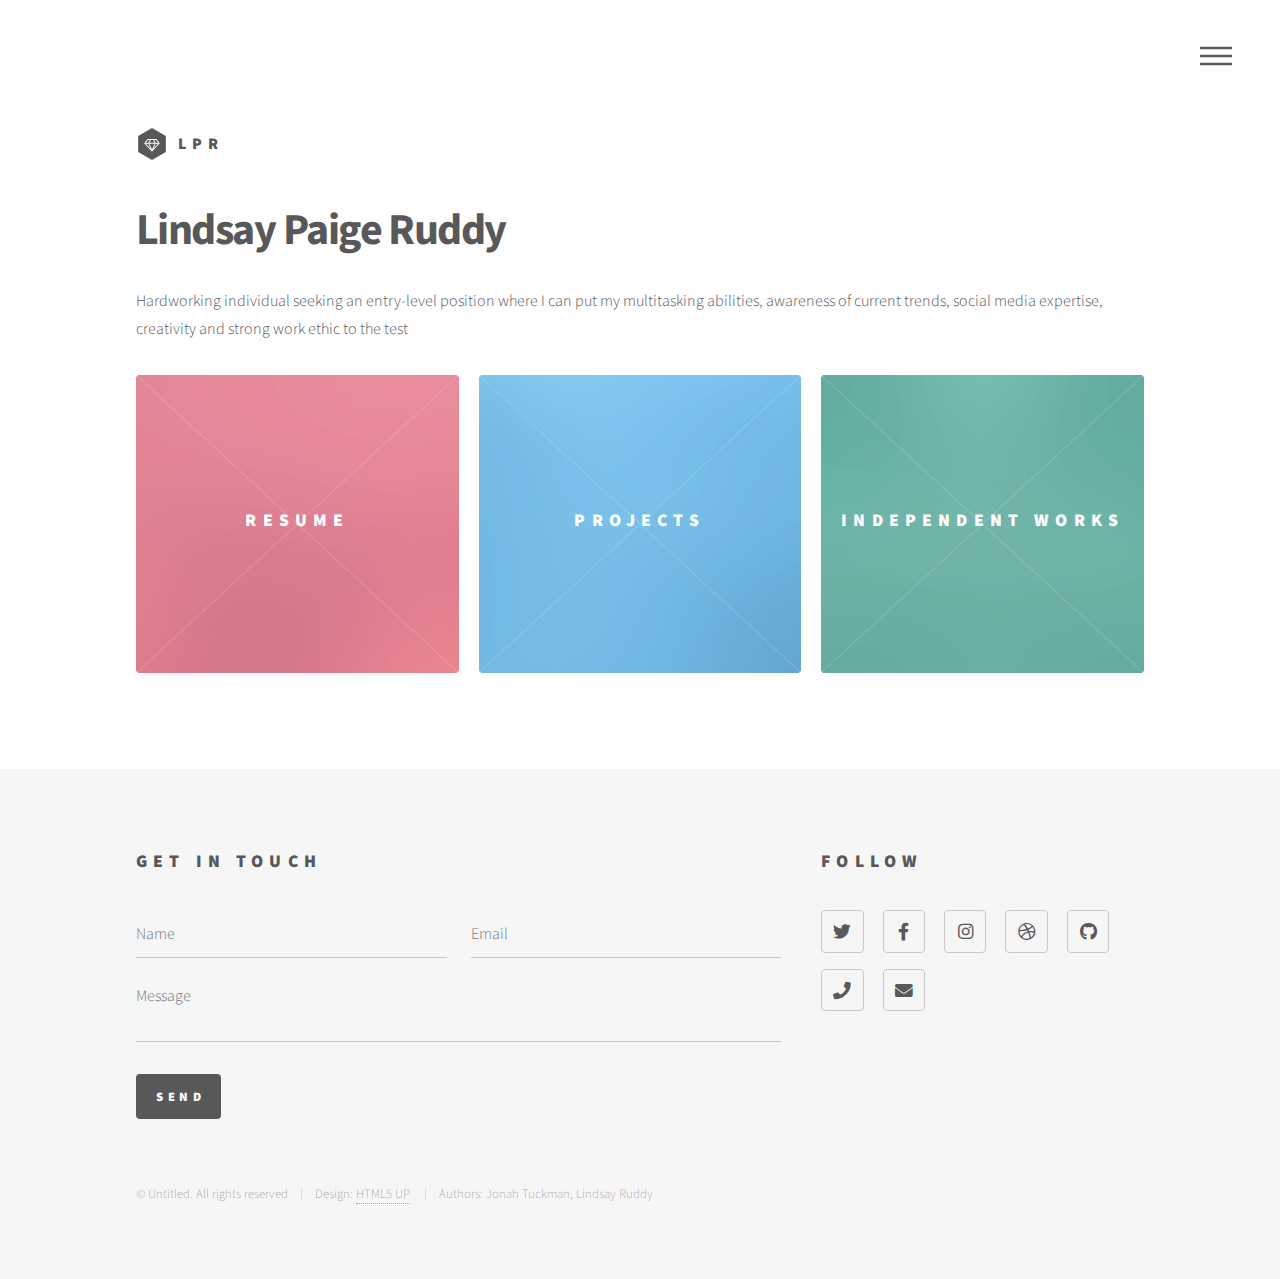
==== index.html @ 9844c08e "Updated Ind. work button" ====
<!DOCTYPE HTML>
<!--
	Phantom by HTML5 UP
	html5up.net | @ajlkn
	Free for personal and commercial use under the CCA 3.0 license (html5up.net/license)
-->
<html>
	<head>
		<title>Lindsay Paige Ruddy</title>
		<meta charset="utf-8" />
		<meta name="viewport" content="width=device-width, initial-scale=1, user-scalable=no" />
		<link rel="stylesheet" href="assets/css/main.css" />
		<noscript><link rel="stylesheet" href="assets/css/noscript.css" /></noscript>
	</head>
	<body class="is-preload">
		<!-- Wrapper -->
			<div id="wrapper">

				<!-- Header -->
					<header id="header">
						<div class="inner">

							<!-- Logo -->
								<a href="index.html" class="logo">
									<span class="symbol"><img src="images/logo.svg" alt="" /></span><span class="title">LPR</span>
								</a>

							<!-- Nav -->
								<nav>
									<ul>
										<li><a href="#menu">Menu</a></li>
									</ul>
								</nav>

						</div>
					</header>

				<!-- Menu -->
					<nav id="menu">
						<h2>Menu</h2>
						<ul>
							<li><a href="index.html">Home</a></li>
							<li><a href="Resume.pdf">Resume</a></li>
							<li><a href="projects.html">Projects</a></li>
							<li><a href="IndWork.html">Independent Work</a></li>
							<li><a href="#footer">Contact</a></li>
						</ul>
					</nav>

				<!-- Main -->
					<div id="main">
						<div class="inner">
							<header>
								<h1>Lindsay Paige Ruddy</h1>
								<p>Hardworking individual seeking an entry-level position where I can
								put my multitasking abilities, awareness of current trends, social media expertise,
							creativity and strong work ethic to the test</p>
							</header>
							<section class="tiles">
								<article class="style1">
									<span class="image">
										<img src="images/pic01.jpg"/>
									</span>
									<a href="images/Resume.pdf">
										<h2>Resume</h2>
										<div class="content">
											<p>My most up to date resume which spells out my expertise and experience</p>
										</div>
									</a>
								</article>
								<article class="style2">
									<span class="image">
										<img src="images/pic02.jpg" alt="" />
									</span>
									<a href="projects.html">
										<h2>Projects</h2>
										<div class="content">
											<p> Projects that I have worked on </p>
										</div>
									</a>
								</article>
								<article class="style3">
									<span class="image">
										<img src="images/pic03.jpg" alt="" />
									</span>
									<a href="projects.html">
										<h2>Independent Works</h2>
										<div class="content">
											<p>Independent Photogrophy Portfolio</p>
										</div>
									</a>
								</article>

							</section>
						</div>
					</div>

				<!-- Footer -->
					<footer id="footer">
						<div class="inner">
							<section>
								<h2>Get in touch</h2>
								<form method="post" action="#">
									<div class="fields">
										<div class="field half">
											<input type="text" name="name" id="name" placeholder="Name" />
										</div>
										<div class="field half">
											<input type="email" name="email" id="email" placeholder="Email" />
										</div>
										<div class="field">
											<textarea name="message" id="message" placeholder="Message"></textarea>
										</div>
									</div>
									<ul class="actions">
										<li><input type="submit" value="Send" class="primary" /></li>
									</ul>
								</form>
							</section>
							<section>
								<h2>Follow</h2>
								<ul class="icons">
									<li><a href="#" class="icon brands style2 fa-twitter"><span class="label">Twitter</span></a></li>
									<li><a href="https://www.facebook.com/lindsayruddy23" class="icon brands style2 fa-facebook-f"><span class="label">Facebook</span></a></li>
									<li><a href="https://www.instagram.com/lindsay_ruddy/" class="icon brands style2 fa-instagram"><span class="label">Instagram</span></a></li>
									<li><a href="#" class="icon brands style2 fa-dribbble"><span class="label">Dribbble</span></a></li>
									<li><a href="https://github.com/lindsayruddy" class="icon brands style2 fa-github"><span class="label">GitHub</span></a></li>
									<li><a href="images/Resume.pdf" class="icon solid style2 fa-phone"><span class="label">Phone</span></a></li>
									<li><a href="images/Resume.pdf" class="icon solid style2 fa-envelope"><span class="label">Email</span></a></li>
								</ul>
							</section>
							<ul class="copyright">
								<li>&copy; Untitled. All rights reserved</li><li>Design: <a href="http://html5up.net">HTML5 UP</a></li>
								<li> Authors: Jonah Tuckman, Lindsay Ruddy </li>
							</ul>
						</div>
					</footer>

			</div>

		<!-- Scripts -->
			<script src="assets/js/jquery.min.js"></script>
			<script src="assets/js/browser.min.js"></script>
			<script src="assets/js/breakpoints.min.js"></script>
			<script src="assets/js/util.js"></script>
			<script src="assets/js/main.js"></script>

	</body>
</html>
---- assets/css/main.css ----
@import url(fontawesome-all.min.css);
@import url("https://fonts.googleapis.com/css?family=Source+Sans+Pro:300,700,900");

/*
	Phantom by HTML5 UP
	html5up.net | @ajlkn
	Free for personal and commercial use under the CCA 3.0 license (html5up.net/license)
*/

html, body, div, span, applet, object,
iframe, h1, h2, h3, h4, h5, h6, p, blockquote,
pre, a, abbr, acronym, address, big, cite,
code, del, dfn, em, img, ins, kbd, q, s, samp,
small, strike, strong, sub, sup, tt, var, b,
u, i, center, dl, dt, dd, ol, ul, li, fieldset,
form, label, legend, table, caption, tbody,
tfoot, thead, tr, th, td, article, aside,
canvas, details, embed, figure, figcaption,
footer, header, hgroup, menu, nav, output, ruby,
section, summary, time, mark, audio, video {
	margin: 0;
	padding: 0;
	border: 0;
	font-size: 100%;
	font: inherit;
	vertical-align: baseline;}

article, aside, details, figcaption, figure,
footer, header, hgroup, menu, nav, section {
	display: block;}

body {
	line-height: 1;
}

ol, ul {
	list-style: none;
}

blockquote, q {
	quotes: none;
}

	blockquote:before, blockquote:after, q:before, q:after {
		content: '';
		content: none;
	}

table {
	border-collapse: collapse;
	border-spacing: 0;
}

body {
	-webkit-text-size-adjust: none;
}

mark {
	background-color: transparent;
	color: inherit;
}

input::-moz-focus-inner {
	border: 0;
	padding: 0;
}

input, select, textarea {
	-moz-appearance: none;
	-webkit-appearance: none;
	-ms-appearance: none;
	appearance: none;
}

/* Basic */

	@-ms-viewport {
		width: device-width;
	}

	body {
		-ms-overflow-style: scrollbar;
	}

	@media screen and (max-width: 480px) {

		html, body {
			min-width: 320px;
		}

	}

	html {
		box-sizing: border-box;
	}

	*, *:before, *:after {
		box-sizing: inherit;
	}

	body {
		background: #ffffff;
	}

		body.is-preload *, body.is-preload *:before, body.is-preload *:after {
			-moz-animation: none !important;
			-webkit-animation: none !important;
			-ms-animation: none !important;
			animation: none !important;
			-moz-transition: none !important;
			-webkit-transition: none !important;
			-ms-transition: none !important;
			transition: none !important;
		}

/* Type */

	body, input, select, textarea {
		color: #585858;
		font-family: "Source Sans Pro", Helvetica, sans-serif;
		font-size: 16pt;
		font-weight: 300;
		line-height: 1.75;
	}

		@media screen and (max-width: 1680px) {

			body, input, select, textarea {
				font-size: 14pt;
			}

		}

		@media screen and (max-width: 1280px) {

			body, input, select, textarea {
				font-size: 12pt;
			}

		}

	a {
		-moz-transition: border-bottom-color 0.2s ease, color 0.2s ease;
		-webkit-transition: border-bottom-color 0.2s ease, color 0.2s ease;
		-ms-transition: border-bottom-color 0.2s ease, color 0.2s ease;
		transition: border-bottom-color 0.2s ease, color 0.2s ease;
		text-decoration: none;
		color: #585858;
		border-bottom: dotted 1px rgba(88, 88, 88, 0.5);
	}

		a:hover {
			border-bottom-color: transparent;
			color: #f2849e !important;
		}

	strong, b {
		font-weight: 900;
	}

	em, i {
		font-style: italic;
	}

	p {
		margin: 0 0 2em 0;
	}

	h1 {
		font-size: 2.75em;
		font-weight: 700;
		line-height: 1.3;
		margin: 0 0 1em 0;
		letter-spacing: -0.035em;
	}

		h1 a {
			color: inherit;
		}

		@media screen and (max-width: 736px) {

			h1 {
				font-size: 2em;
				margin: 0 0 1em 0;
			}

		}

		@media screen and (max-width: 360px) {

			h1 {
				font-size: 1.75em;
			}

		}

	h2, h3, h4, h5, h6 {
		font-weight: 900;
		line-height: 1.5;
		margin: 0 0 2em 0;
		text-transform: uppercase;
		letter-spacing: 0.35em;
	}

		h2 a, h3 a, h4 a, h5 a, h6 a {
			color: inherit;
		}

	h2 {
		font-size: 1.1em;
	}

	h3 {
		font-size: 1em;
	}

	h4 {
		font-size: 0.8em;
	}

	h5 {
		font-size: 0.8em;
	}

	h6 {
		font-size: 0.8em;
	}

	@media screen and (max-width: 980px) {

		h1 br, h2 br, h3 br, h4 br, h5 br, h6 br {
			display: none;
		}

	}

	@media screen and (max-width: 736px) {

		h2 {
			font-size: 1em;
		}

		h3 {
			font-size: 0.8em;
		}

	}

	sub {
		font-size: 0.8em;
		position: relative;
		top: 0.5em;
	}

	sup {
		font-size: 0.8em;
		position: relative;
		top: -0.5em;
	}

	blockquote {
		border-left: solid 4px #c9c9c9;
		font-style: italic;
		margin: 0 0 2em 0;
		padding: 0.5em 0 0.5em 2em;
	}

	code {
		background: rgba(144, 144, 144, 0.075);
		border-radius: 4px;
		border: solid 1px #c9c9c9;
		font-family: "Courier New", monospace;
		font-size: 0.9em;
		margin: 0 0.25em;
		padding: 0.25em 0.65em;
	}

	pre {
		-webkit-overflow-scrolling: touch;
		font-family: "Courier New", monospace;
		font-size: 0.9em;
		margin: 0 0 2em 0;
	}

		pre code {
			display: block;
			line-height: 1.75;
			padding: 1em 1.5em;
			overflow-x: auto;
		}

	hr {
		border: 0;
		border-bottom: solid 1px #c9c9c9;
		margin: 2em 0;
	}

		hr.major {
			margin: 3em 0;
		}

	.align-left {
		text-align: left;
	}

	.align-center {
		text-align: center;
	}

	.align-right {
		text-align: right;
	}

/* Row */

	.row {
		display: flex;
		flex-wrap: wrap;
		box-sizing: border-box;
		align-items: stretch;
	}

		.row > * {
			box-sizing: border-box;
		}

		.row.gtr-uniform > * > :last-child {
			margin-bottom: 0;
		}

		.row.aln-left {
			justify-content: flex-start;
		}

		.row.aln-center {
			justify-content: center;
		}

		.row.aln-right {
			justify-content: flex-end;
		}

		.row.aln-top {
			align-items: flex-start;
		}

		.row.aln-middle {
			align-items: center;
		}

		.row.aln-bottom {
			align-items: flex-end;
		}

		.row > .imp {
			order: -1;
		}

		.row > .col-1 {
			width: 8.33333%;
		}

		.row > .off-1 {
			margin-left: 8.33333%;
		}

		.row > .col-2 {
			width: 16.66667%;
		}

		.row > .off-2 {
			margin-left: 16.66667%;
		}

		.row > .col-3 {
			width: 25%;
		}

		.row > .off-3 {
			margin-left: 25%;
		}

		.row > .col-4 {
			width: 33.33333%;
		}

		.row > .off-4 {
			margin-left: 33.33333%;
		}

		.row > .col-5 {
			width: 41.66667%;
		}

		.row > .off-5 {
			margin-left: 41.66667%;
		}

		.row > .col-6 {
			width: 50%;
		}

		.row > .off-6 {
			margin-left: 50%;
		}

		.row > .col-7 {
			width: 58.33333%;
		}

		.row > .off-7 {
			margin-left: 58.33333%;
		}

		.row > .col-8 {
			width: 66.66667%;
		}

		.row > .off-8 {
			margin-left: 66.66667%;
		}

		.row > .col-9 {
			width: 75%;
		}

		.row > .off-9 {
			margin-left: 75%;
		}

		.row > .col-10 {
			width: 83.33333%;
		}

		.row > .off-10 {
			margin-left: 83.33333%;
		}

		.row > .col-11 {
			width: 91.66667%;
		}

		.row > .off-11 {
			margin-left: 91.66667%;
		}

		.row > .col-12 {
			width: 100%;
		}

		.row > .off-12 {
			margin-left: 100%;
		}

		.row.gtr-0 {
			margin-top: 0;
			margin-left: 0em;
		}

			.row.gtr-0 > * {
				padding: 0 0 0 0em;
			}

			.row.gtr-0.gtr-uniform {
				margin-top: 0em;
			}

				.row.gtr-0.gtr-uniform > * {
					padding-top: 0em;
				}

		.row.gtr-25 {
			margin-top: 0;
			margin-left: -0.5em;
		}

			.row.gtr-25 > * {
				padding: 0 0 0 0.5em;
			}

			.row.gtr-25.gtr-uniform {
				margin-top: -0.5em;
			}

				.row.gtr-25.gtr-uniform > * {
					padding-top: 0.5em;
				}

		.row.gtr-50 {
			margin-top: 0;
			margin-left: -1em;
		}

			.row.gtr-50 > * {
				padding: 0 0 0 1em;
			}

			.row.gtr-50.gtr-uniform {
				margin-top: -1em;
			}

				.row.gtr-50.gtr-uniform > * {
					padding-top: 1em;
				}

		.row {
			margin-top: 0;
			margin-left: -2em;
		}

			.row > * {
				padding: 0 0 0 2em;
			}

			.row.gtr-uniform {
				margin-top: -2em;
			}

				.row.gtr-uniform > * {
					padding-top: 2em;
				}

		.row.gtr-150 {
			margin-top: 0;
			margin-left: -3em;
		}

			.row.gtr-150 > * {
				padding: 0 0 0 3em;
			}

			.row.gtr-150.gtr-uniform {
				margin-top: -3em;
			}

				.row.gtr-150.gtr-uniform > * {
					padding-top: 3em;
				}

		.row.gtr-200 {
			margin-top: 0;
			margin-left: -4em;
		}

			.row.gtr-200 > * {
				padding: 0 0 0 4em;
			}

			.row.gtr-200.gtr-uniform {
				margin-top: -4em;
			}

				.row.gtr-200.gtr-uniform > * {
					padding-top: 4em;
				}

		@media screen and (max-width: 1680px) {

			.row {
				display: flex;
				flex-wrap: wrap;
				box-sizing: border-box;
				align-items: stretch;
			}

				.row > * {
					box-sizing: border-box;
				}

				.row.gtr-uniform > * > :last-child {
					margin-bottom: 0;
				}

				.row.aln-left {
					justify-content: flex-start;
				}

				.row.aln-center {
					justify-content: center;
				}

				.row.aln-right {
					justify-content: flex-end;
				}

				.row.aln-top {
					align-items: flex-start;
				}

				.row.aln-middle {
					align-items: center;
				}

				.row.aln-bottom {
					align-items: flex-end;
				}

				.row > .imp-xlarge {
					order: -1;
				}

				.row > .col-1-xlarge {
					width: 8.33333%;
				}

				.row > .off-1-xlarge {
					margin-left: 8.33333%;
				}

				.row > .col-2-xlarge {
					width: 16.66667%;
				}

				.row > .off-2-xlarge {
					margin-left: 16.66667%;
				}

				.row > .col-3-xlarge {
					width: 25%;
				}

				.row > .off-3-xlarge {
					margin-left: 25%;
				}

				.row > .col-4-xlarge {
					width: 33.33333%;
				}

				.row > .off-4-xlarge {
					margin-left: 33.33333%;
				}

				.row > .col-5-xlarge {
					width: 41.66667%;
				}

				.row > .off-5-xlarge {
					margin-left: 41.66667%;
				}

				.row > .col-6-xlarge {
					width: 50%;
				}

				.row > .off-6-xlarge {
					margin-left: 50%;
				}

				.row > .col-7-xlarge {
					width: 58.33333%;
				}

				.row > .off-7-xlarge {
					margin-left: 58.33333%;
				}

				.row > .col-8-xlarge {
					width: 66.66667%;
				}

				.row > .off-8-xlarge {
					margin-left: 66.66667%;
				}

				.row > .col-9-xlarge {
					width: 75%;
				}

				.row > .off-9-xlarge {
					margin-left: 75%;
				}

				.row > .col-10-xlarge {
					width: 83.33333%;
				}

				.row > .off-10-xlarge {
					margin-left: 83.33333%;
				}

				.row > .col-11-xlarge {
					width: 91.66667%;
				}

				.row > .off-11-xlarge {
					margin-left: 91.66667%;
				}

				.row > .col-12-xlarge {
					width: 100%;
				}

				.row > .off-12-xlarge {
					margin-left: 100%;
				}

				.row.gtr-0 {
					margin-top: 0;
					margin-left: 0em;
				}

					.row.gtr-0 > * {
						padding: 0 0 0 0em;
					}

					.row.gtr-0.gtr-uniform {
						margin-top: 0em;
					}

						.row.gtr-0.gtr-uniform > * {
							padding-top: 0em;
						}

				.row.gtr-25 {
					margin-top: 0;
					margin-left: -0.5em;
				}

					.row.gtr-25 > * {
						padding: 0 0 0 0.5em;
					}

					.row.gtr-25.gtr-uniform {
						margin-top: -0.5em;
					}

						.row.gtr-25.gtr-uniform > * {
							padding-top: 0.5em;
						}

				.row.gtr-50 {
					margin-top: 0;
					margin-left: -1em;
				}

					.row.gtr-50 > * {
						padding: 0 0 0 1em;
					}

					.row.gtr-50.gtr-uniform {
						margin-top: -1em;
					}

						.row.gtr-50.gtr-uniform > * {
							padding-top: 1em;
						}

				.row {
					margin-top: 0;
					margin-left: -2em;
				}

					.row > * {
						padding: 0 0 0 2em;
					}

					.row.gtr-uniform {
						margin-top: -2em;
					}

						.row.gtr-uniform > * {
							padding-top: 2em;
						}

				.row.gtr-150 {
					margin-top: 0;
					margin-left: -3em;
				}

					.row.gtr-150 > * {
						padding: 0 0 0 3em;
					}

					.row.gtr-150.gtr-uniform {
						margin-top: -3em;
					}

						.row.gtr-150.gtr-uniform > * {
							padding-top: 3em;
						}

				.row.gtr-200 {
					margin-top: 0;
					margin-left: -4em;
				}

					.row.gtr-200 > * {
						padding: 0 0 0 4em;
					}

					.row.gtr-200.gtr-uniform {
						margin-top: -4em;
					}

						.row.gtr-200.gtr-uniform > * {
							padding-top: 4em;
						}

		}

		@media screen and (max-width: 1280px) {

			.row {
				display: flex;
				flex-wrap: wrap;
				box-sizing: border-box;
				align-items: stretch;
			}

				.row > * {
					box-sizing: border-box;
				}

				.row.gtr-uniform > * > :last-child {
					margin-bottom: 0;
				}

				.row.aln-left {
					justify-content: flex-start;
				}

				.row.aln-center {
					justify-content: center;
				}

				.row.aln-right {
					justify-content: flex-end;
				}

				.row.aln-top {
					align-items: flex-start;
				}

				.row.aln-middle {
					align-items: center;
				}

				.row.aln-bottom {
					align-items: flex-end;
				}

				.row > .imp-large {
					order: -1;
				}

				.row > .col-1-large {
					width: 8.33333%;
				}

				.row > .off-1-large {
					margin-left: 8.33333%;
				}

				.row > .col-2-large {
					width: 16.66667%;
				}

				.row > .off-2-large {
					margin-left: 16.66667%;
				}

				.row > .col-3-large {
					width: 25%;
				}

				.row > .off-3-large {
					margin-left: 25%;
				}

				.row > .col-4-large {
					width: 33.33333%;
				}

				.row > .off-4-large {
					margin-left: 33.33333%;
				}

				.row > .col-5-large {
					width: 41.66667%;
				}

				.row > .off-5-large {
					margin-left: 41.66667%;
				}

				.row > .col-6-large {
					width: 50%;
				}

				.row > .off-6-large {
					margin-left: 50%;
				}

				.row > .col-7-large {
					width: 58.33333%;
				}

				.row > .off-7-large {
					margin-left: 58.33333%;
				}

				.row > .col-8-large {
					width: 66.66667%;
				}

				.row > .off-8-large {
					margin-left: 66.66667%;
				}

				.row > .col-9-large {
					width: 75%;
				}

				.row > .off-9-large {
					margin-left: 75%;
				}

				.row > .col-10-large {
					width: 83.33333%;
				}

				.row > .off-10-large {
					margin-left: 83.33333%;
				}

				.row > .col-11-large {
					width: 91.66667%;
				}

				.row > .off-11-large {
					margin-left: 91.66667%;
				}

				.row > .col-12-large {
					width: 100%;
				}

				.row > .off-12-large {
					margin-left: 100%;
				}

				.row.gtr-0 {
					margin-top: 0;
					margin-left: 0em;
				}

					.row.gtr-0 > * {
						padding: 0 0 0 0em;
					}

					.row.gtr-0.gtr-uniform {
						margin-top: 0em;
					}

						.row.gtr-0.gtr-uniform > * {
							padding-top: 0em;
						}

				.row.gtr-25 {
					margin-top: 0;
					margin-left: -0.5em;
				}

					.row.gtr-25 > * {
						padding: 0 0 0 0.5em;
					}

					.row.gtr-25.gtr-uniform {
						margin-top: -0.5em;
					}

						.row.gtr-25.gtr-uniform > * {
							padding-top: 0.5em;
						}

				.row.gtr-50 {
					margin-top: 0;
					margin-left: -1em;
				}

					.row.gtr-50 > * {
						padding: 0 0 0 1em;
					}

					.row.gtr-50.gtr-uniform {
						margin-top: -1em;
					}

						.row.gtr-50.gtr-uniform > * {
							padding-top: 1em;
						}

				.row {
					margin-top: 0;
					margin-left: -2em;
				}

					.row > * {
						padding: 0 0 0 2em;
					}

					.row.gtr-uniform {
						margin-top: -2em;
					}

						.row.gtr-uniform > * {
							padding-top: 2em;
						}

				.row.gtr-150 {
					margin-top: 0;
					margin-left: -3em;
				}

					.row.gtr-150 > * {
						padding: 0 0 0 3em;
					}

					.row.gtr-150.gtr-uniform {
						margin-top: -3em;
					}

						.row.gtr-150.gtr-uniform > * {
							padding-top: 3em;
						}

				.row.gtr-200 {
					margin-top: 0;
					margin-left: -4em;
				}

					.row.gtr-200 > * {
						padding: 0 0 0 4em;
					}

					.row.gtr-200.gtr-uniform {
						margin-top: -4em;
					}

						.row.gtr-200.gtr-uniform > * {
							padding-top: 4em;
						}

		}

		@media screen and (max-width: 980px) {

			.row {
				display: flex;
				flex-wrap: wrap;
				box-sizing: border-box;
				align-items: stretch;
			}

				.row > * {
					box-sizing: border-box;
				}

				.row.gtr-uniform > * > :last-child {
					margin-bottom: 0;
				}

				.row.aln-left {
					justify-content: flex-start;
				}

				.row.aln-center {
					justify-content: center;
				}

				.row.aln-right {
					justify-content: flex-end;
				}

				.row.aln-top {
					align-items: flex-start;
				}

				.row.aln-middle {
					align-items: center;
				}

				.row.aln-bottom {
					align-items: flex-end;
				}

				.row > .imp-medium {
					order: -1;
				}

				.row > .col-1-medium {
					width: 8.33333%;
				}

				.row > .off-1-medium {
					margin-left: 8.33333%;
				}

				.row > .col-2-medium {
					width: 16.66667%;
				}

				.row > .off-2-medium {
					margin-left: 16.66667%;
				}

				.row > .col-3-medium {
					width: 25%;
				}

				.row > .off-3-medium {
					margin-left: 25%;
				}

				.row > .col-4-medium {
					width: 33.33333%;
				}

				.row > .off-4-medium {
					margin-left: 33.33333%;
				}

				.row > .col-5-medium {
					width: 41.66667%;
				}

				.row > .off-5-medium {
					margin-left: 41.66667%;
				}

				.row > .col-6-medium {
					width: 50%;
				}

				.row > .off-6-medium {
					margin-left: 50%;
				}

				.row > .col-7-medium {
					width: 58.33333%;
				}

				.row > .off-7-medium {
					margin-left: 58.33333%;
				}

				.row > .col-8-medium {
					width: 66.66667%;
				}

				.row > .off-8-medium {
					margin-left: 66.66667%;
				}

				.row > .col-9-medium {
					width: 75%;
				}

				.row > .off-9-medium {
					margin-left: 75%;
				}

				.row > .col-10-medium {
					width: 83.33333%;
				}

				.row > .off-10-medium {
					margin-left: 83.33333%;
				}

				.row > .col-11-medium {
					width: 91.66667%;
				}

				.row > .off-11-medium {
					margin-left: 91.66667%;
				}

				.row > .col-12-medium {
					width: 100%;
				}

				.row > .off-12-medium {
					margin-left: 100%;
				}

				.row.gtr-0 {
					margin-top: 0;
					margin-left: 0em;
				}

					.row.gtr-0 > * {
						padding: 0 0 0 0em;
					}

					.row.gtr-0.gtr-uniform {
						margin-top: 0em;
					}

						.row.gtr-0.gtr-uniform > * {
							padding-top: 0em;
						}

				.row.gtr-25 {
					margin-top: 0;
					margin-left: -0.375em;
				}

					.row.gtr-25 > * {
						padding: 0 0 0 0.375em;
					}

					.row.gtr-25.gtr-uniform {
						margin-top: -0.375em;
					}

						.row.gtr-25.gtr-uniform > * {
							padding-top: 0.375em;
						}

				.row.gtr-50 {
					margin-top: 0;
					margin-left: -0.75em;
				}

					.row.gtr-50 > * {
						padding: 0 0 0 0.75em;
					}

					.row.gtr-50.gtr-uniform {
						margin-top: -0.75em;
					}

						.row.gtr-50.gtr-uniform > * {
							padding-top: 0.75em;
						}

				.row {
					margin-top: 0;
					margin-left: -1.5em;
				}

					.row > * {
						padding: 0 0 0 1.5em;
					}

					.row.gtr-uniform {
						margin-top: -1.5em;
					}

						.row.gtr-uniform > * {
							padding-top: 1.5em;
						}

				.row.gtr-150 {
					margin-top: 0;
					margin-left: -2.25em;
				}

					.row.gtr-150 > * {
						padding: 0 0 0 2.25em;
					}

					.row.gtr-150.gtr-uniform {
						margin-top: -2.25em;
					}

						.row.gtr-150.gtr-uniform > * {
							padding-top: 2.25em;
						}

				.row.gtr-200 {
					margin-top: 0;
					margin-left: -3em;
				}

					.row.gtr-200 > * {
						padding: 0 0 0 3em;
					}

					.row.gtr-200.gtr-uniform {
						margin-top: -3em;
					}

						.row.gtr-200.gtr-uniform > * {
							padding-top: 3em;
						}

		}

		@media screen and (max-width: 736px) {

			.row {
				display: flex;
				flex-wrap: wrap;
				box-sizing: border-box;
				align-items: stretch;
			}

				.row > * {
					box-sizing: border-box;
				}

				.row.gtr-uniform > * > :last-child {
					margin-bottom: 0;
				}

				.row.aln-left {
					justify-content: flex-start;
				}

				.row.aln-center {
					justify-content: center;
				}

				.row.aln-right {
					justify-content: flex-end;
				}

				.row.aln-top {
					align-items: flex-start;
				}

				.row.aln-middle {
					align-items: center;
				}

				.row.aln-bottom {
					align-items: flex-end;
				}

				.row > .imp-small {
					order: -1;
				}

				.row > .col-1-small {
					width: 8.33333%;
				}

				.row > .off-1-small {
					margin-left: 8.33333%;
				}

				.row > .col-2-small {
					width: 16.66667%;
				}

				.row > .off-2-small {
					margin-left: 16.66667%;
				}

				.row > .col-3-small {
					width: 25%;
				}

				.row > .off-3-small {
					margin-left: 25%;
				}

				.row > .col-4-small {
					width: 33.33333%;
				}

				.row > .off-4-small {
					margin-left: 33.33333%;
				}

				.row > .col-5-small {
					width: 41.66667%;
				}

				.row > .off-5-small {
					margin-left: 41.66667%;
				}

				.row > .col-6-small {
					width: 50%;
				}

				.row > .off-6-small {
					margin-left: 50%;
				}

				.row > .col-7-small {
					width: 58.33333%;
				}

				.row > .off-7-small {
					margin-left: 58.33333%;
				}

				.row > .col-8-small {
					width: 66.66667%;
				}

				.row > .off-8-small {
					margin-left: 66.66667%;
				}

				.row > .col-9-small {
					width: 75%;
				}

				.row > .off-9-small {
					margin-left: 75%;
				}

				.row > .col-10-small {
					width: 83.33333%;
				}

				.row > .off-10-small {
					margin-left: 83.33333%;
				}

				.row > .col-11-small {
					width: 91.66667%;
				}

				.row > .off-11-small {
					margin-left: 91.66667%;
				}

				.row > .col-12-small {
					width: 100%;
				}

				.row > .off-12-small {
					margin-left: 100%;
				}

				.row.gtr-0 {
					margin-top: 0;
					margin-left: 0em;
				}

					.row.gtr-0 > * {
						padding: 0 0 0 0em;
					}

					.row.gtr-0.gtr-uniform {
						margin-top: 0em;
					}

						.row.gtr-0.gtr-uniform > * {
							padding-top: 0em;
						}

				.row.gtr-25 {
					margin-top: 0;
					margin-left: -0.25em;
				}

					.row.gtr-25 > * {
						padding: 0 0 0 0.25em;
					}

					.row.gtr-25.gtr-uniform {
						margin-top: -0.25em;
					}

						.row.gtr-25.gtr-uniform > * {
							padding-top: 0.25em;
						}

				.row.gtr-50 {
					margin-top: 0;
					margin-left: -0.5em;
				}

					.row.gtr-50 > * {
						padding: 0 0 0 0.5em;
					}

					.row.gtr-50.gtr-uniform {
						margin-top: -0.5em;
					}

						.row.gtr-50.gtr-uniform > * {
							padding-top: 0.5em;
						}

				.row {
					margin-top: 0;
					margin-left: -1em;
				}

					.row > * {
						padding: 0 0 0 1em;
					}

					.row.gtr-uniform {
						margin-top: -1em;
					}

						.row.gtr-uniform > * {
							padding-top: 1em;
						}

				.row.gtr-150 {
					margin-top: 0;
					margin-left: -1.5em;
				}

					.row.gtr-150 > * {
						padding: 0 0 0 1.5em;
					}

					.row.gtr-150.gtr-uniform {
						margin-top: -1.5em;
					}

						.row.gtr-150.gtr-uniform > * {
							padding-top: 1.5em;
						}

				.row.gtr-200 {
					margin-top: 0;
					margin-left: -2em;
				}

					.row.gtr-200 > * {
						padding: 0 0 0 2em;
					}

					.row.gtr-200.gtr-uniform {
						margin-top: -2em;
					}

						.row.gtr-200.gtr-uniform > * {
							padding-top: 2em;
						}

		}

		@media screen and (max-width: 480px) {

			.row {
				display: flex;
				flex-wrap: wrap;
				box-sizing: border-box;
				align-items: stretch;
			}

				.row > * {
					box-sizing: border-box;
				}

				.row.gtr-uniform > * > :last-child {
					margin-bottom: 0;
				}

				.row.aln-left {
					justify-content: flex-start;
				}

				.row.aln-center {
					justify-content: center;
				}

				.row.aln-right {
					justify-content: flex-end;
				}

				.row.aln-top {
					align-items: flex-start;
				}

				.row.aln-middle {
					align-items: center;
				}

				.row.aln-bottom {
					align-items: flex-end;
				}

				.row > .imp-xsmall {
					order: -1;
				}

				.row > .col-1-xsmall {
					width: 8.33333%;
				}

				.row > .off-1-xsmall {
					margin-left: 8.33333%;
				}

				.row > .col-2-xsmall {
					width: 16.66667%;
				}

				.row > .off-2-xsmall {
					margin-left: 16.66667%;
				}

				.row > .col-3-xsmall {
					width: 25%;
				}

				.row > .off-3-xsmall {
					margin-left: 25%;
				}

				.row > .col-4-xsmall {
					width: 33.33333%;
				}

				.row > .off-4-xsmall {
					margin-left: 33.33333%;
				}

				.row > .col-5-xsmall {
					width: 41.66667%;
				}

				.row > .off-5-xsmall {
					margin-left: 41.66667%;
				}

				.row > .col-6-xsmall {
					width: 50%;
				}

				.row > .off-6-xsmall {
					margin-left: 50%;
				}

				.row > .col-7-xsmall {
					width: 58.33333%;
				}

				.row > .off-7-xsmall {
					margin-left: 58.33333%;
				}

				.row > .col-8-xsmall {
					width: 66.66667%;
				}

				.row > .off-8-xsmall {
					margin-left: 66.66667%;
				}

				.row > .col-9-xsmall {
					width: 75%;
				}

				.row > .off-9-xsmall {
					margin-left: 75%;
				}

				.row > .col-10-xsmall {
					width: 83.33333%;
				}

				.row > .off-10-xsmall {
					margin-left: 83.33333%;
				}

				.row > .col-11-xsmall {
					width: 91.66667%;
				}

				.row > .off-11-xsmall {
					margin-left: 91.66667%;
				}

				.row > .col-12-xsmall {
					width: 100%;
				}

				.row > .off-12-xsmall {
					margin-left: 100%;
				}

				.row.gtr-0 {
					margin-top: 0;
					margin-left: 0em;
				}

					.row.gtr-0 > * {
						padding: 0 0 0 0em;
					}

					.row.gtr-0.gtr-uniform {
						margin-top: 0em;
					}

						.row.gtr-0.gtr-uniform > * {
							padding-top: 0em;
						}

				.row.gtr-25 {
					margin-top: 0;
					margin-left: -0.25em;
				}

					.row.gtr-25 > * {
						padding: 0 0 0 0.25em;
					}

					.row.gtr-25.gtr-uniform {
						margin-top: -0.25em;
					}

						.row.gtr-25.gtr-uniform > * {
							padding-top: 0.25em;
						}

				.row.gtr-50 {
					margin-top: 0;
					margin-left: -0.5em;
				}

					.row.gtr-50 > * {
						padding: 0 0 0 0.5em;
					}

					.row.gtr-50.gtr-uniform {
						margin-top: -0.5em;
					}

						.row.gtr-50.gtr-uniform > * {
							padding-top: 0.5em;
						}

				.row {
					margin-top: 0;
					margin-left: -1em;
				}

					.row > * {
						padding: 0 0 0 1em;
					}

					.row.gtr-uniform {
						margin-top: -1em;
					}

						.row.gtr-uniform > * {
							padding-top: 1em;
						}

				.row.gtr-150 {
					margin-top: 0;
					margin-left: -1.5em;
				}

					.row.gtr-150 > * {
						padding: 0 0 0 1.5em;
					}

					.row.gtr-150.gtr-uniform {
						margin-top: -1.5em;
					}

						.row.gtr-150.gtr-uniform > * {
							padding-top: 1.5em;
						}

				.row.gtr-200 {
					margin-top: 0;
					margin-left: -2em;
				}

					.row.gtr-200 > * {
						padding: 0 0 0 2em;
					}

					.row.gtr-200.gtr-uniform {
						margin-top: -2em;
					}

						.row.gtr-200.gtr-uniform > * {
							padding-top: 2em;
						}

		}

/* Section/Article */

	section.special, article.special {
		text-align: center;
	}

	header p {
		margin-top: -1em;
	}

	@media screen and (max-width: 736px) {

		header p {
			margin-top: 0;
		}

	}

/* Icon */

	.icon {
		text-decoration: none;
		border-bottom: none;
		position: relative;
	}

		.icon:before {
			-moz-osx-font-smoothing: grayscale;
			-webkit-font-smoothing: antialiased;
			display: inline-block;
			font-style: normal;
			font-variant: normal;
			text-rendering: auto;
			line-height: 1;
			text-transform: none !important;
			font-family: 'Font Awesome 5 Free';
			font-weight: 400;
		}

		.icon > .label {
			display: none;
		}

		.icon:before {
			line-height: inherit;
		}

		.icon.solid:before {
			font-weight: 900;
		}

		.icon.brands:before {
			font-family: 'Font Awesome 5 Brands';
		}

		.icon.style2 {
			-moz-transition: background-color 0.2s ease-in-out, color 0.2s ease-in-out, border-color 0.2s ease-in-out;
			-webkit-transition: background-color 0.2s ease-in-out, color 0.2s ease-in-out, border-color 0.2s ease-in-out;
			-ms-transition: background-color 0.2s ease-in-out, color 0.2s ease-in-out, border-color 0.2s ease-in-out;
			transition: background-color 0.2s ease-in-out, color 0.2s ease-in-out, border-color 0.2s ease-in-out;
			background-color: transparent;
			border: solid 1px #c9c9c9;
			border-radius: 4px;
			width: 2.65em;
			height: 2.65em;
			display: inline-block;
			text-align: center;
			line-height: 2.65em;
			color: inherit;
		}

			.icon.style2:before {
				font-size: 1.1em;
			}

			.icon.style2:hover {
				color: #f2849e;
				border-color: #f2849e;
			}

			.icon.style2:active {
				background-color: rgba(242, 132, 158, 0.1);
			}

/* List */

	ol {
		list-style: decimal;
		margin: 0 0 2em 0;
		padding-left: 1.25em;
	}

		ol li {
			padding-left: 0.25em;
		}

	ul {
		list-style: disc;
		margin: 0 0 2em 0;
		padding-left: 1em;
	}

		ul li {
			padding-left: 0.5em;
		}

		ul.alt {
			list-style: none;
			padding-left: 0;
		}

			ul.alt li {
				border-top: solid 1px #c9c9c9;
				padding: 0.5em 0;
			}

				ul.alt li:first-child {
					border-top: 0;
					padding-top: 0;
				}

	dl {
		margin: 0 0 2em 0;
	}

		dl dt {
			display: block;
			font-weight: 900;
			margin: 0 0 1em 0;
		}

		dl dd {
			margin-left: 2em;
		}

/* Actions */

	ul.actions {
		display: -moz-flex;
		display: -webkit-flex;
		display: -ms-flex;
		display: flex;
		cursor: default;
		list-style: none;
		margin-left: -1em;
		padding-left: 0;
	}

		ul.actions li {
			padding: 0 0 0 1em;
			vertical-align: middle;
		}

		ul.actions.special {
			-moz-justify-content: center;
			-webkit-justify-content: center;
			-ms-justify-content: center;
			justify-content: center;
			width: 100%;
			margin-left: 0;
		}

			ul.actions.special li:first-child {
				padding-left: 0;
			}

		ul.actions.stacked {
			-moz-flex-direction: column;
			-webkit-flex-direction: column;
			-ms-flex-direction: column;
			flex-direction: column;
			margin-left: 0;
		}

			ul.actions.stacked li {
				padding: 1.3em 0 0 0;
			}

				ul.actions.stacked li:first-child {
					padding-top: 0;
				}

		ul.actions.fit {
			width: calc(100% + 1em);
		}

			ul.actions.fit li {
				-moz-flex-grow: 1;
				-webkit-flex-grow: 1;
				-ms-flex-grow: 1;
				flex-grow: 1;
				-moz-flex-shrink: 1;
				-webkit-flex-shrink: 1;
				-ms-flex-shrink: 1;
				flex-shrink: 1;
				width: 100%;
			}

				ul.actions.fit li > * {
					width: 100%;
				}

			ul.actions.fit.stacked {
				width: 100%;
			}

		@media screen and (max-width: 480px) {

			ul.actions:not(.fixed) {
				-moz-flex-direction: column;
				-webkit-flex-direction: column;
				-ms-flex-direction: column;
				flex-direction: column;
				margin-left: 0;
				width: 100% !important;
			}

				ul.actions:not(.fixed) li {
					-moz-flex-grow: 1;
					-webkit-flex-grow: 1;
					-ms-flex-grow: 1;
					flex-grow: 1;
					-moz-flex-shrink: 1;
					-webkit-flex-shrink: 1;
					-ms-flex-shrink: 1;
					flex-shrink: 1;
					padding: 1em 0 0 0;
					text-align: center;
					width: 100%;
				}

					ul.actions:not(.fixed) li > * {
						width: 100%;
					}

					ul.actions:not(.fixed) li:first-child {
						padding-top: 0;
					}

					ul.actions:not(.fixed) li input[type="submit"],
					ul.actions:not(.fixed) li input[type="reset"],
					ul.actions:not(.fixed) li input[type="button"],
					ul.actions:not(.fixed) li button,
					ul.actions:not(.fixed) li .button {
						width: 100%;
					}

						ul.actions:not(.fixed) li input[type="submit"].icon:before,
						ul.actions:not(.fixed) li input[type="reset"].icon:before,
						ul.actions:not(.fixed) li input[type="button"].icon:before,
						ul.actions:not(.fixed) li button.icon:before,
						ul.actions:not(.fixed) li .button.icon:before {
							margin-left: -0.5rem;
						}

		}

/* Icons */

	ul.icons {
		cursor: default;
		list-style: none;
		padding-left: 0;
		margin: -1em 0 2em -1em;
	}

		ul.icons li {
			display: inline-block;
			padding: 1em 0 0 1em;
		}

/* Form */

	form {
		margin: 0 0 2em 0;
		overflow-x: hidden;
	}

		form > :last-child {
			margin-bottom: 0;
		}

		form > .fields {
			display: -moz-flex;
			display: -webkit-flex;
			display: -ms-flex;
			display: flex;
			-moz-flex-wrap: wrap;
			-webkit-flex-wrap: wrap;
			-ms-flex-wrap: wrap;
			flex-wrap: wrap;
			width: calc(100% + 3em);
			margin: -1.5em 0 2em -1.5em;
		}

			form > .fields > .field {
				-moz-flex-grow: 0;
				-webkit-flex-grow: 0;
				-ms-flex-grow: 0;
				flex-grow: 0;
				-moz-flex-shrink: 0;
				-webkit-flex-shrink: 0;
				-ms-flex-shrink: 0;
				flex-shrink: 0;
				padding: 1.5em 0 0 1.5em;
				width: calc(100% - 1.5em);
			}

				form > .fields > .field.half {
					width: calc(50% - 0.75em);
				}

				form > .fields > .field.third {
					width: calc(100%/3 - 0.5em);
				}

				form > .fields > .field.quarter {
					width: calc(25% - 0.375em);
				}

		@media screen and (max-width: 480px) {

			form > .fields {
				width: calc(100% + 3em);
				margin: -1.5em 0 2em -1.5em;
			}

				form > .fields > .field {
					padding: 1.5em 0 0 1.5em;
					width: calc(100% - 1.5em);
				}

					form > .fields > .field.half {
						width: calc(100% - 1.5em);
					}

					form > .fields > .field.third {
						width: calc(100% - 1.5em);
					}

					form > .fields > .field.quarter {
						width: calc(100% - 1.5em);
					}

		}

	label {
		display: block;
		font-size: 0.9em;
		font-weight: 900;
		margin: 0 0 1em 0;
	}

	input[type="text"],
	input[type="password"],
	input[type="email"],
	input[type="tel"],
	select,
	textarea {
		-moz-appearance: none;
		-webkit-appearance: none;
		-ms-appearance: none;
		appearance: none;
		background-color: transparent;
		border: none;
		border-radius: 0;
		border-bottom: solid 1px #c9c9c9;
		color: inherit;
		display: block;
		outline: 0;
		padding: 0;
		text-decoration: none;
		width: 100%;
	}

		input[type="text"]:invalid,
		input[type="password"]:invalid,
		input[type="email"]:invalid,
		input[type="tel"]:invalid,
		select:invalid,
		textarea:invalid {
			box-shadow: none;
		}

		input[type="text"]:focus,
		input[type="password"]:focus,
		input[type="email"]:focus,
		input[type="tel"]:focus,
		select:focus,
		textarea:focus {
			border-bottom-color: #f2849e;
			box-shadow: inset 0 -1px 0 0 #f2849e;
		}

	select {
		background-image: url("data:image/svg+xml;charset=utf8,%3Csvg xmlns='http://www.w3.org/2000/svg' width='40' height='40' preserveAspectRatio='none' viewBox='0 0 40 40'%3E%3Cpath d='M9.4,12.3l10.4,10.4l10.4-10.4c0.2-0.2,0.5-0.4,0.9-0.4c0.3,0,0.6,0.1,0.9,0.4l3.3,3.3c0.2,0.2,0.4,0.5,0.4,0.9 c0,0.4-0.1,0.6-0.4,0.9L20.7,31.9c-0.2,0.2-0.5,0.4-0.9,0.4c-0.3,0-0.6-0.1-0.9-0.4L4.3,17.3c-0.2-0.2-0.4-0.5-0.4-0.9 c0-0.4,0.1-0.6,0.4-0.9l3.3-3.3c0.2-0.2,0.5-0.4,0.9-0.4S9.1,12.1,9.4,12.3z' fill='%23c9c9c9' /%3E%3C/svg%3E");
		background-size: 1.25rem;
		background-repeat: no-repeat;
		background-position: calc(100% - 1rem) center;
		height: 3em;
		padding-right: 3em;
		text-overflow: ellipsis;
	}

		select option {
			background: #ffffff;
		}

		select:focus::-ms-value {
			background-color: transparent;
		}

		select::-ms-expand {
			display: none;
		}

	input[type="text"],
	input[type="password"],
	input[type="email"],
	select {
		height: 3em;
	}

	textarea {
		padding: 0;
		min-height: 3.75em;
	}

	input[type="checkbox"],
	input[type="radio"] {
		-moz-appearance: none;
		-webkit-appearance: none;
		-ms-appearance: none;
		appearance: none;
		display: block;
		float: left;
		margin-right: -2em;
		opacity: 0;
		width: 1em;
		z-index: -1;
	}

		input[type="checkbox"] + label,
		input[type="radio"] + label {
			text-decoration: none;
			color: #585858;
			cursor: pointer;
			display: inline-block;
			font-size: 1em;
			font-weight: 300;
			padding-left: 2.55em;
			padding-right: 0.75em;
			position: relative;
		}

			input[type="checkbox"] + label:before,
			input[type="radio"] + label:before {
				-moz-osx-font-smoothing: grayscale;
				-webkit-font-smoothing: antialiased;
				display: inline-block;
				font-style: normal;
				font-variant: normal;
				text-rendering: auto;
				line-height: 1;
				text-transform: none !important;
				font-family: 'Font Awesome 5 Free';
				font-weight: 900;
			}

			input[type="checkbox"] + label:before,
			input[type="radio"] + label:before {
				border-radius: 4px;
				border: solid 1px #c9c9c9;
				content: '';
				display: inline-block;
				font-size: 0.8em;
				height: 2.25em;
				left: 0;
				line-height: 2.25em;
				position: absolute;
				text-align: center;
				top: 0;
				width: 2.25em;
			}

		input[type="checkbox"]:checked + label:before,
		input[type="radio"]:checked + label:before {
			background: #585858;
			border-color: #585858;
			color: #ffffff;
			content: '\f00c';
		}

		input[type="checkbox"]:focus + label:before,
		input[type="radio"]:focus + label:before {
			border-color: #f2849e;
			box-shadow: 0 0 0 1px #f2849e;
		}

	input[type="checkbox"] + label:before {
		border-radius: 4px;
	}

	input[type="radio"] + label:before {
		border-radius: 100%;
	}

/* Box */

	.box {
		border-radius: 4px;
		border: solid 1px #c9c9c9;
		margin-bottom: 2em;
		padding: 1.5em;
	}

		.box > :last-child,
		.box > :last-child > :last-child,
		.box > :last-child > :last-child > :last-child {
			margin-bottom: 0;
		}

		.box.alt {
			border: 0;
			border-radius: 0;
			padding: 0;
		}

/* Image */

	.image {
		border-radius: 4px;
		border: 0;
		display: inline-block;
		position: relative;
	}

		.image img {
			border-radius: 4px;
			display: block;
		}

		.image.left, .image.right {
			max-width: 40%;
		}

			.image.left img, .image.right img {
				width: 100%;
			}

		.image.left {
			float: left;
			padding: 0 1.5em 1em 0;
			top: 0.25em;
		}

		.image.right {
			float: right;
			padding: 0 0 1em 1.5em;
			top: 0.25em;
		}

		.image.fit {
			display: block;
			margin: 0 0 2em 0;
			width: 100%;
		}

			.image.fit img {
				width: 100%;
			}

		.image.main {
			display: block;
			margin: 0 0 3em 0;
			width: 100%;
		}

			.image.main img {
				width: 100%;
			}

			@media screen and (max-width: 736px) {

				.image.main {
					margin: 0 0 2em 0;
				}

			}

/* Table */

	.table-wrapper {
		-webkit-overflow-scrolling: touch;
		overflow-x: auto;
	}

	table {
		margin: 0 0 2em 0;
		width: 100%;
	}

		table tbody tr {
			border: solid 1px #c9c9c9;
			border-left: 0;
			border-right: 0;
		}

			table tbody tr:nth-child(2n + 1) {
				background-color: rgba(144, 144, 144, 0.075);
			}

		table td {
			padding: 0.75em 0.75em;
		}

		table th {
			font-size: 0.9em;
			font-weight: 900;
			padding: 0 0.75em 0.75em 0.75em;
			text-align: left;
		}

		table thead {
			border-bottom: solid 2px #c9c9c9;
		}

		table tfoot {
			border-top: solid 2px #c9c9c9;
		}

		table.alt {
			border-collapse: separate;
		}

			table.alt tbody tr td {
				border: solid 1px #c9c9c9;
				border-left-width: 0;
				border-top-width: 0;
			}

				table.alt tbody tr td:first-child {
					border-left-width: 1px;
				}

			table.alt tbody tr:first-child td {
				border-top-width: 1px;
			}

			table.alt thead {
				border-bottom: 0;
			}

			table.alt tfoot {
				border-top: 0;
			}

/* Button */

	input[type="submit"],
	input[type="reset"],
	input[type="button"],
	button,
	.button {
		-moz-appearance: none;
		-webkit-appearance: none;
		-ms-appearance: none;
		appearance: none;
		-moz-transition: background-color 0.2s ease-in-out, color 0.2s ease-in-out, box-shadow 0.2s ease-in-out;
		-webkit-transition: background-color 0.2s ease-in-out, color 0.2s ease-in-out, box-shadow 0.2s ease-in-out;
		-ms-transition: background-color 0.2s ease-in-out, color 0.2s ease-in-out, box-shadow 0.2s ease-in-out;
		transition: background-color 0.2s ease-in-out, color 0.2s ease-in-out, box-shadow 0.2s ease-in-out;
		background-color: transparent;
		border-radius: 4px;
		border: 0;
		box-shadow: inset 0 0 0 2px #585858;
		color: #585858 !important;
		cursor: pointer;
		display: inline-block;
		font-size: 0.8em;
		font-weight: 900;
		height: 3.5em;
		letter-spacing: 0.35em;
		line-height: 3.45em;
		overflow: hidden;
		padding: 0 1.25em 0 1.6em;
		text-align: center;
		text-decoration: none;
		text-overflow: ellipsis;
		text-transform: uppercase;
		white-space: nowrap;
	}

		input[type="submit"].icon:before,
		input[type="reset"].icon:before,
		input[type="button"].icon:before,
		button.icon:before,
		.button.icon:before {
			margin-right: 0.5em;
		}

		input[type="submit"].fit,
		input[type="reset"].fit,
		input[type="button"].fit,
		button.fit,
		.button.fit {
			width: 100%;
		}

		input[type="submit"]:hover,
		input[type="reset"]:hover,
		input[type="button"]:hover,
		button:hover,
		.button:hover {
			color: #f2849e !important;
			box-shadow: inset 0 0 0 2px #f2849e;
		}

		input[type="submit"]:active,
		input[type="reset"]:active,
		input[type="button"]:active,
		button:active,
		.button:active {
			background-color: rgba(242, 132, 158, 0.1);
		}

		input[type="submit"].small,
		input[type="reset"].small,
		input[type="button"].small,
		button.small,
		.button.small {
			font-size: 0.6em;
		}

		input[type="submit"].large,
		input[type="reset"].large,
		input[type="button"].large,
		button.large,
		.button.large {
			font-size: 1em;
		}

		input[type="submit"].primary,
		input[type="reset"].primary,
		input[type="button"].primary,
		button.primary,
		.button.primary {
			box-shadow: none;
			background-color: #585858;
			color: #ffffff !important;
		}

			input[type="submit"].primary:hover,
			input[type="reset"].primary:hover,
			input[type="button"].primary:hover,
			button.primary:hover,
			.button.primary:hover {
				background-color: #f2849e;
			}

			input[type="submit"].primary:active,
			input[type="reset"].primary:active,
			input[type="button"].primary:active,
			button.primary:active,
			.button.primary:active {
				background-color: #ee5f81;
			}

		input[type="submit"].disabled, input[type="submit"]:disabled,
		input[type="reset"].disabled,
		input[type="reset"]:disabled,
		input[type="button"].disabled,
		input[type="button"]:disabled,
		button.disabled,
		button:disabled,
		.button.disabled,
		.button:disabled {
			pointer-events: none;
			opacity: 0.25;
		}

/* Tiles */

	.tiles {
		display: -moz-flex;
		display: -webkit-flex;
		display: -ms-flex;
		display: flex;
		-moz-flex-wrap: wrap;
		-webkit-flex-wrap: wrap;
		-ms-flex-wrap: wrap;
		flex-wrap: wrap;
		postiion: relative;
		margin: -2.5em 0 0 -2.5em;
	}

		.tiles article {
			-moz-transition: -moz-transform 0.5s ease, opacity 0.5s ease;
			-webkit-transition: -webkit-transform 0.5s ease, opacity 0.5s ease;
			-ms-transition: -ms-transform 0.5s ease, opacity 0.5s ease;
			transition: transform 0.5s ease, opacity 0.5s ease;
			position: relative;
			width: calc(33.33333% - 2.5em);
			margin: 2.5em 0 0 2.5em;
		}

			.tiles article > .image {
				-moz-transition: -moz-transform 0.5s ease;
				-webkit-transition: -webkit-transform 0.5s ease;
				-ms-transition: -ms-transform 0.5s ease;
				transition: transform 0.5s ease;
				position: relative;
				display: block;
				width: 100%;
				border-radius: 4px;
				overflow: hidden;
			}

				.tiles article > .image img {
					display: block;
					width: 100%;
				}

				.tiles article > .image:before {
					pointer-events: none;
					-moz-transition: background-color 0.5s ease, opacity 0.5s ease;
					-webkit-transition: background-color 0.5s ease, opacity 0.5s ease;
					-ms-transition: background-color 0.5s ease, opacity 0.5s ease;
					transition: background-color 0.5s ease, opacity 0.5s ease;
					content: '';
					display: block;
					position: absolute;
					top: 0;
					left: 0;
					width: 100%;
					height: 100%;
					opacity: 1.0;
					z-index: 1;
					opacity: 0.8;
				}

				.tiles article > .image:after {
					pointer-events: none;
					-moz-transition: opacity 0.5s ease;
					-webkit-transition: opacity 0.5s ease;
					-ms-transition: opacity 0.5s ease;
					transition: opacity 0.5s ease;
					content: '';
					display: block;
					position: absolute;
					top: 0;
					left: 0;
					width: 100%;
					height: 100%;
					background-image: url("data:image/svg+xml;charset=utf8,%3Csvg xmlns='http://www.w3.org/2000/svg' width='100' height='100' viewBox='0 0 100 100' preserveAspectRatio='none'%3E%3Cstyle%3Eline %7B stroke-width: 0.25px%3B stroke: %23ffffff%3B %7D%3C/style%3E%3Cline x1='0' y1='0' x2='100' y2='100' /%3E%3Cline x1='100' y1='0' x2='0' y2='100' /%3E%3C/svg%3E");
					background-position: center;
					background-repeat: no-repeat;
					background-size: 100% 100%;
					opacity: 0.25;
					z-index: 2;
				}

			.tiles article > a {
				display: -moz-flex;
				display: -webkit-flex;
				display: -ms-flex;
				display: flex;
				-moz-flex-direction: column;
				-webkit-flex-direction: column;
				-ms-flex-direction: column;
				flex-direction: column;
				-moz-align-items: center;
				-webkit-align-items: center;
				-ms-align-items: center;
				align-items: center;
				-moz-justify-content: center;
				-webkit-justify-content: center;
				-ms-justify-content: center;
				justify-content: center;
				-moz-transition: background-color 0.5s ease, -moz-transform 0.5s ease;
				-webkit-transition: background-color 0.5s ease, -webkit-transform 0.5s ease;
				-ms-transition: background-color 0.5s ease, -ms-transform 0.5s ease;
				transition: background-color 0.5s ease, transform 0.5s ease;
				position: absolute;
				top: 0;
				left: 0;
				width: 100%;
				height: 100%;
				padding: 1em;
				border-radius: 4px;
				border-bottom: 0;
				color: #ffffff;
				text-align: center;
				text-decoration: none;
				z-index: 3;
			}

				.tiles article > a > :last-child {
					margin: 0;
				}

				.tiles article > a:hover {
					color: #ffffff !important;
				}

				.tiles article > a h2 {
					margin: 0;
				}

				.tiles article > a .content {
					-moz-transition: max-height 0.5s ease, opacity 0.5s ease;
					-webkit-transition: max-height 0.5s ease, opacity 0.5s ease;
					-ms-transition: max-height 0.5s ease, opacity 0.5s ease;
					transition: max-height 0.5s ease, opacity 0.5s ease;
					width: 100%;
					max-height: 0;
					line-height: 1.5;
					margin-top: 0.35em;
					opacity: 0;
				}

					.tiles article > a .content > :last-child {
						margin-bottom: 0;
					}

			.tiles article.style1 > .image:before {
				background-color: #f2849e;
			}

			.tiles article.style2 > .image:before {
				background-color: #7ecaf6;
			}

			.tiles article.style3 > .image:before {
				background-color: #7bd0c1;
			}

			.tiles article.style4 > .image:before {
				background-color: #c75b9b;
			}

			.tiles article.style5 > .image:before {
				background-color: #ae85ca;
			}

			.tiles article.style6 > .image:before {
				background-color: #8499e7;
			}

			body:not(.is-touch) .tiles article:hover > .image {
				-moz-transform: scale(1.1);
				-webkit-transform: scale(1.1);
				-ms-transform: scale(1.1);
				transform: scale(1.1);
			}

				body:not(.is-touch) .tiles article:hover > .image:before {
					background-color: #333333;
					opacity: 0.35;
				}

				body:not(.is-touch) .tiles article:hover > .image:after {
					opacity: 0;
				}

			body:not(.is-touch) .tiles article:hover .content {
				max-height: 15em;
				opacity: 1;
			}

		* + .tiles {
			margin-top: 2em;
		}

		body.is-preload .tiles article {
			-moz-transform: scale(0.9);
			-webkit-transform: scale(0.9);
			-ms-transform: scale(0.9);
			transform: scale(0.9);
			opacity: 0;
		}

		body.is-touch .tiles article .content {
			max-height: 15em;
			opacity: 1;
		}

		@media screen and (max-width: 1280px) {

			.tiles {
				margin: -1.25em 0 0 -1.25em;
			}

				.tiles article {
					width: calc(33.33333% - 1.25em);
					margin: 1.25em 0 0 1.25em;
				}

		}

		@media screen and (max-width: 980px) {

			.tiles {
				margin: -2.5em 0 0 -2.5em;
			}

				.tiles article {
					width: calc(50% - 2.5em);
					margin: 2.5em 0 0 2.5em;
				}

		}

		@media screen and (max-width: 736px) {

			.tiles {
				margin: -1.25em 0 0 -1.25em;
			}

				.tiles article {
					width: calc(50% - 1.25em);
					margin: 1.25em 0 0 1.25em;
				}

					.tiles article:hover > .image {
						-moz-transform: scale(1.0);
						-webkit-transform: scale(1.0);
						-ms-transform: scale(1.0);
						transform: scale(1.0);
					}

		}

		@media screen and (max-width: 480px) {

			.tiles {
				margin: 0;
			}

				.tiles article {
					width: 100%;
					margin: 1.25em 0 0 0;
				}

		}

/* Header */

	#header {
		padding: 8em 0 0.1em 0 ;
	}

		#header .logo {
			display: block;
			border-bottom: 0;
			color: inherit;
			font-weight: 900;
			letter-spacing: 0.35em;
			margin: 0 0 2.5em 0;
			text-decoration: none;
			text-transform: uppercase;
			display: inline-block;
		}

			#header .logo > * {
				display: inline-block;
				vertical-align: middle;
			}

			#header .logo .symbol {
				margin-right: 0.65em;
			}

				#header .logo .symbol img {
					display: block;
					width: 2em;
					height: 2em;
				}

		#header nav {
			position: fixed;
			right: 2em;
			top: 2em;
			z-index: 10000;
		}

			#header nav ul {
				display: -moz-flex;
				display: -webkit-flex;
				display: -ms-flex;
				display: flex;
				-moz-align-items: center;
				-webkit-align-items: center;
				-ms-align-items: center;
				align-items: center;
				list-style: none;
				margin: 0;
				padding: 0;
			}

				#header nav ul li {
					display: block;
					padding: 0;
				}

					#header nav ul li a {
						display: block;
						position: relative;
						height: 3em;
						line-height: 3em;
						padding: 0 1.5em;
						background-color: rgba(255, 255, 255, 0.5);
						border-radius: 4px;
						border: 0;
						font-size: 0.8em;
						font-weight: 900;
						letter-spacing: 0.35em;
						text-transform: uppercase;
					}

					#header nav ul li a[href="#menu"] {
						-webkit-tap-highlight-color: transparent;
						width: 4em;
						text-indent: 4em;
						font-size: 1em;
						overflow: hidden;
						padding: 0;
						white-space: nowrap;
					}

						#header nav ul li a[href="#menu"]:before, #header nav ul li a[href="#menu"]:after {
							-moz-transition: opacity 0.2s ease;
							-webkit-transition: opacity 0.2s ease;
							-ms-transition: opacity 0.2s ease;
							transition: opacity 0.2s ease;
							content: '';
							display: block;
							position: absolute;
							top: 0;
							left: 0;
							width: 100%;
							height: 100%;
							background-position: center;
							background-repeat: no-repeat;
							background-size: 2em 2em;
						}

						#header nav ul li a[href="#menu"]:before {
							background-image: url("data:image/svg+xml;charset=utf8,%3Csvg xmlns='http://www.w3.org/2000/svg' width='100' height='100' viewBox='0 0 100 100' preserveAspectRatio='none'%3E%3Cstyle%3Eline %7B stroke-width: 8px%3B stroke: %23f2849e%3B %7D%3C/style%3E%3Cline x1='0' y1='25' x2='100' y2='25' /%3E%3Cline x1='0' y1='50' x2='100' y2='50' /%3E%3Cline x1='0' y1='75' x2='100' y2='75' /%3E%3C/svg%3E");
							opacity: 0;
						}

						#header nav ul li a[href="#menu"]:after {
							background-image: url("data:image/svg+xml;charset=utf8,%3Csvg xmlns='http://www.w3.org/2000/svg' width='100' height='100' viewBox='0 0 100 100' preserveAspectRatio='none'%3E%3Cstyle%3Eline %7B stroke-width: 8px%3B stroke: %23585858%3B %7D%3C/style%3E%3Cline x1='0' y1='25' x2='100' y2='25' /%3E%3Cline x1='0' y1='50' x2='100' y2='50' /%3E%3Cline x1='0' y1='75' x2='100' y2='75' /%3E%3C/svg%3E");
							opacity: 1;
						}

						#header nav ul li a[href="#menu"]:hover:before {
							opacity: 1;
						}

						#header nav ul li a[href="#menu"]:hover:after {
							opacity: 0;
						}

		@media screen and (max-width: 736px) {

			#header {
				padding: 4em 0 0.1em 0 ;
			}

				#header nav {
					right: 0.5em;
					top: 0.5em;
				}

					#header nav ul li a[href="#menu"]:before, #header nav ul li a[href="#menu"]:after {
						background-size: 1.5em 1.5em;
					}

		}

/* Menu */

	#wrapper {
		-moz-transition: opacity 0.45s ease;
		-webkit-transition: opacity 0.45s ease;
		-ms-transition: opacity 0.45s ease;
		transition: opacity 0.45s ease;
		opacity: 1;
	}

	#menu {
		-moz-transform: translateX(22em);
		-webkit-transform: translateX(22em);
		-ms-transform: translateX(22em);
		transform: translateX(22em);
		-moz-transition: -moz-transform 0.45s ease, visibility 0.45s;
		-webkit-transition: -webkit-transform 0.45s ease, visibility 0.45s;
		-ms-transition: -ms-transform 0.45s ease, visibility 0.45s;
		transition: transform 0.45s ease, visibility 0.45s;
		position: fixed;
		top: 0;
		right: 0;
		width: 22em;
		max-width: 80%;
		height: 100%;
		-webkit-overflow-scrolling: touch;
		background: #585858;
		color: #ffffff;
		cursor: default;
		visibility: hidden;
		z-index: 10002;
	}

		#menu > .inner {
			-moz-transition: opacity 0.45s ease;
			-webkit-transition: opacity 0.45s ease;
			-ms-transition: opacity 0.45s ease;
			transition: opacity 0.45s ease;
			-webkit-overflow-scrolling: touch;
			position: absolute;
			top: 0;
			left: 0;
			width: 100%;
			height: 100%;
			padding: 2.75em;
			opacity: 0;
			overflow-y: auto;
		}

			#menu > .inner > ul {
				list-style: none;
				margin: 0 0 1em 0;
				padding: 0;
			}

				#menu > .inner > ul > li {
					padding: 0;
					border-top: solid 1px rgba(255, 255, 255, 0.15);
				}

					#menu > .inner > ul > li a {
						display: block;
						padding: 1em 0;
						line-height: 1.5;
						border: 0;
						color: inherit;
					}

					#menu > .inner > ul > li:first-child {
						border-top: 0;
						margin-top: -1em;
					}

		#menu > .close {
			-moz-transition: opacity 0.45s ease, -moz-transform 0.45s ease;
			-webkit-transition: opacity 0.45s ease, -webkit-transform 0.45s ease;
			-ms-transition: opacity 0.45s ease, -ms-transform 0.45s ease;
			transition: opacity 0.45s ease, transform 0.45s ease;
			-moz-transform: scale(0.25) rotate(180deg);
			-webkit-transform: scale(0.25) rotate(180deg);
			-ms-transform: scale(0.25) rotate(180deg);
			transform: scale(0.25) rotate(180deg);
			-webkit-tap-highlight-color: transparent;
			display: block;
			position: absolute;
			top: 2em;
			left: -6em;
			width: 6em;
			text-indent: 6em;
			height: 3em;
			border: 0;
			font-size: 1em;
			opacity: 0;
			overflow: hidden;
			padding: 0;
			white-space: nowrap;
		}

			#menu > .close:before, #menu > .close:after {
				-moz-transition: opacity 0.2s ease;
				-webkit-transition: opacity 0.2s ease;
				-ms-transition: opacity 0.2s ease;
				transition: opacity 0.2s ease;
				content: '';
				display: block;
				position: absolute;
				top: 0;
				left: 0;
				width: 100%;
				height: 100%;
				background-position: center;
				background-repeat: no-repeat;
				background-size: 2em 2em;
			}

			#menu > .close:before {
				background-image: url("data:image/svg+xml;charset=utf8,%3Csvg xmlns='http://www.w3.org/2000/svg' width='100' height='100' viewBox='0 0 100 100' preserveAspectRatio='none'%3E%3Cstyle%3Eline %7B stroke-width: 8px%3B stroke: %23f2849e%3B %7D%3C/style%3E%3Cline x1='15' y1='15' x2='85' y2='85' /%3E%3Cline x1='85' y1='15' x2='15' y2='85' /%3E%3C/svg%3E");
				opacity: 0;
			}

			#menu > .close:after {
				background-image: url("data:image/svg+xml;charset=utf8,%3Csvg xmlns='http://www.w3.org/2000/svg' width='100' height='100' viewBox='0 0 100 100' preserveAspectRatio='none'%3E%3Cstyle%3Eline %7B stroke-width: 8px%3B stroke: %23585858%3B %7D%3C/style%3E%3Cline x1='15' y1='15' x2='85' y2='85' /%3E%3Cline x1='85' y1='15' x2='15' y2='85' /%3E%3C/svg%3E");
				opacity: 1;
			}

			#menu > .close:hover:before {
				opacity: 1;
			}

			#menu > .close:hover:after {
				opacity: 0;
			}

		@media screen and (max-width: 736px) {

			#menu {
				-moz-transform: translateX(16.5em);
				-webkit-transform: translateX(16.5em);
				-ms-transform: translateX(16.5em);
				transform: translateX(16.5em);
				width: 16.5em;
			}

				#menu > .inner {
					padding: 2.75em 1.5em;
				}

				#menu > .close {
					top: 0.5em;
					left: -4.25em;
					width: 4.25em;
					text-indent: 4.25em;
				}

					#menu > .close:before, #menu > .close:after {
						background-size: 1.5em 1.5em;
					}

		}

	body.is-menu-visible #wrapper {
		pointer-events: none;
		cursor: default;
		opacity: 0.25;
	}

	body.is-menu-visible #menu {
		-moz-transform: translateX(0);
		-webkit-transform: translateX(0);
		-ms-transform: translateX(0);
		transform: translateX(0);
		visibility: visible;
	}

		body.is-menu-visible #menu > * {
			opacity: 1;
		}

		body.is-menu-visible #menu .close {
			-moz-transform: scale(1.0) rotate(0deg);
			-webkit-transform: scale(1.0) rotate(0deg);
			-ms-transform: scale(1.0) rotate(0deg);
			transform: scale(1.0) rotate(0deg);
			opacity: 1;
		}

/* Main */

	#main {
		padding: 0em 0 6em 0 ;
	}

		@media screen and (max-width: 736px) {

			#main {
				padding: 0em 0 4em 0 ;
			}

		}

/* Footer */

	#footer {
		padding: 5em 0 6em 0 ;
		background-color: #f6f6f6;
	}

		#footer > .inner {
			display: -moz-flex;
			display: -webkit-flex;
			display: -ms-flex;
			display: flex;
			-moz-flex-wrap: wrap;
			-webkit-flex-wrap: wrap;
			-ms-flex-wrap: wrap;
			flex-wrap: wrap;
			-moz-flex-direction: row;
			-webkit-flex-direction: row;
			-ms-flex-direction: row;
			flex-direction: row;
		}

			#footer > .inner > * > :last-child {
				margin-bottom: 0;
			}

			#footer > .inner section:nth-child(1) {
				width: calc(66% - 2.5em);
				margin-right: 2.5em;
			}

			#footer > .inner section:nth-child(2) {
				width: calc(33% - 2.5em);
				margin-left: 2.5em;
			}

			#footer > .inner .copyright {
				width: 100%;
				padding: 0;
				margin-top: 5em;
				list-style: none;
				font-size: 0.8em;
				color: rgba(88, 88, 88, 0.5);
			}

				#footer > .inner .copyright a {
					color: inherit;
				}

				#footer > .inner .copyright li {
					display: inline-block;
					border-left: solid 1px rgba(88, 88, 88, 0.15);
					line-height: 1;
					padding: 0 0 0 1em;
					margin: 0 0 0 1em;
				}

					#footer > .inner .copyright li:first-child {
						border-left: 0;
						padding-left: 0;
						margin-left: 0;
					}

		@media screen and (max-width: 1280px) {

			#footer {
				padding: 5em 0 3em 0 ;
			}

				#footer > .inner section:nth-child(1) {
					width: calc(66% - 1.25em);
					margin-right: 1.25em;
				}

				#footer > .inner section:nth-child(2) {
					width: calc(33% - 1.25em);
					margin-left: 1.25em;
				}

		}

		@media screen and (max-width: 980px) {

			#footer > .inner section:nth-child(1) {
				width: 66%;
				margin-right: 0;
			}

			#footer > .inner section:nth-child(2) {
				width: calc(33% - 2.5em);
				margin-left: 2.5em;
			}

		}

		@media screen and (max-width: 736px) {

			#footer {
				padding: 3em 0 1em 0 ;
			}

				#footer > .inner {
					-moz-flex-direction: column;
					-webkit-flex-direction: column;
					-ms-flex-direction: column;
					flex-direction: column;
				}

					#footer > .inner section:nth-child(1) {
						width: 100%;
						margin-right: 0;
						margin: 3em 0 0 0;
					}

					#footer > .inner section:nth-child(2) {
						-moz-order: -1;
						-webkit-order: -1;
						-ms-order: -1;
						order: -1;
						width: 100%;
						margin-left: 0;
					}

					#footer > .inner .copyright {
						margin-top: 3em;
					}

		}

		@media screen and (max-width: 480px) {

			#footer > .inner .copyright {
				margin-top: 3em;
			}

				#footer > .inner .copyright li {
					border-left: 0;
					padding-left: 0;
					margin: 0.75em 0 0 0;
					display: block;
					line-height: inherit;
				}

					#footer > .inner .copyright li:first-child {
						margin-top: 0;
					}

		}

/* Wrapper */

	#wrapper > * > .inner {
		width: 100%;
		max-width: 68em;
		margin: 0 auto;
		padding: 0 2.5em;
	}

		@media screen and (max-width: 736px) {

			#wrapper > * > .inner {
				padding: 0 1.25em;
			}

		}
---- assets/css/noscript.css ----
/*
	Phantom by HTML5 UP
	html5up.net | @ajlkn
	Free for personal and commercial use under the CCA 3.0 license (html5up.net/license)
*/

/* Tiles */

	body.is-preload .tiles article {
		-moz-transform: none;
		-webkit-transform: none;
		-ms-transform: none;
		transform: none;
		opacity: 1;
	}
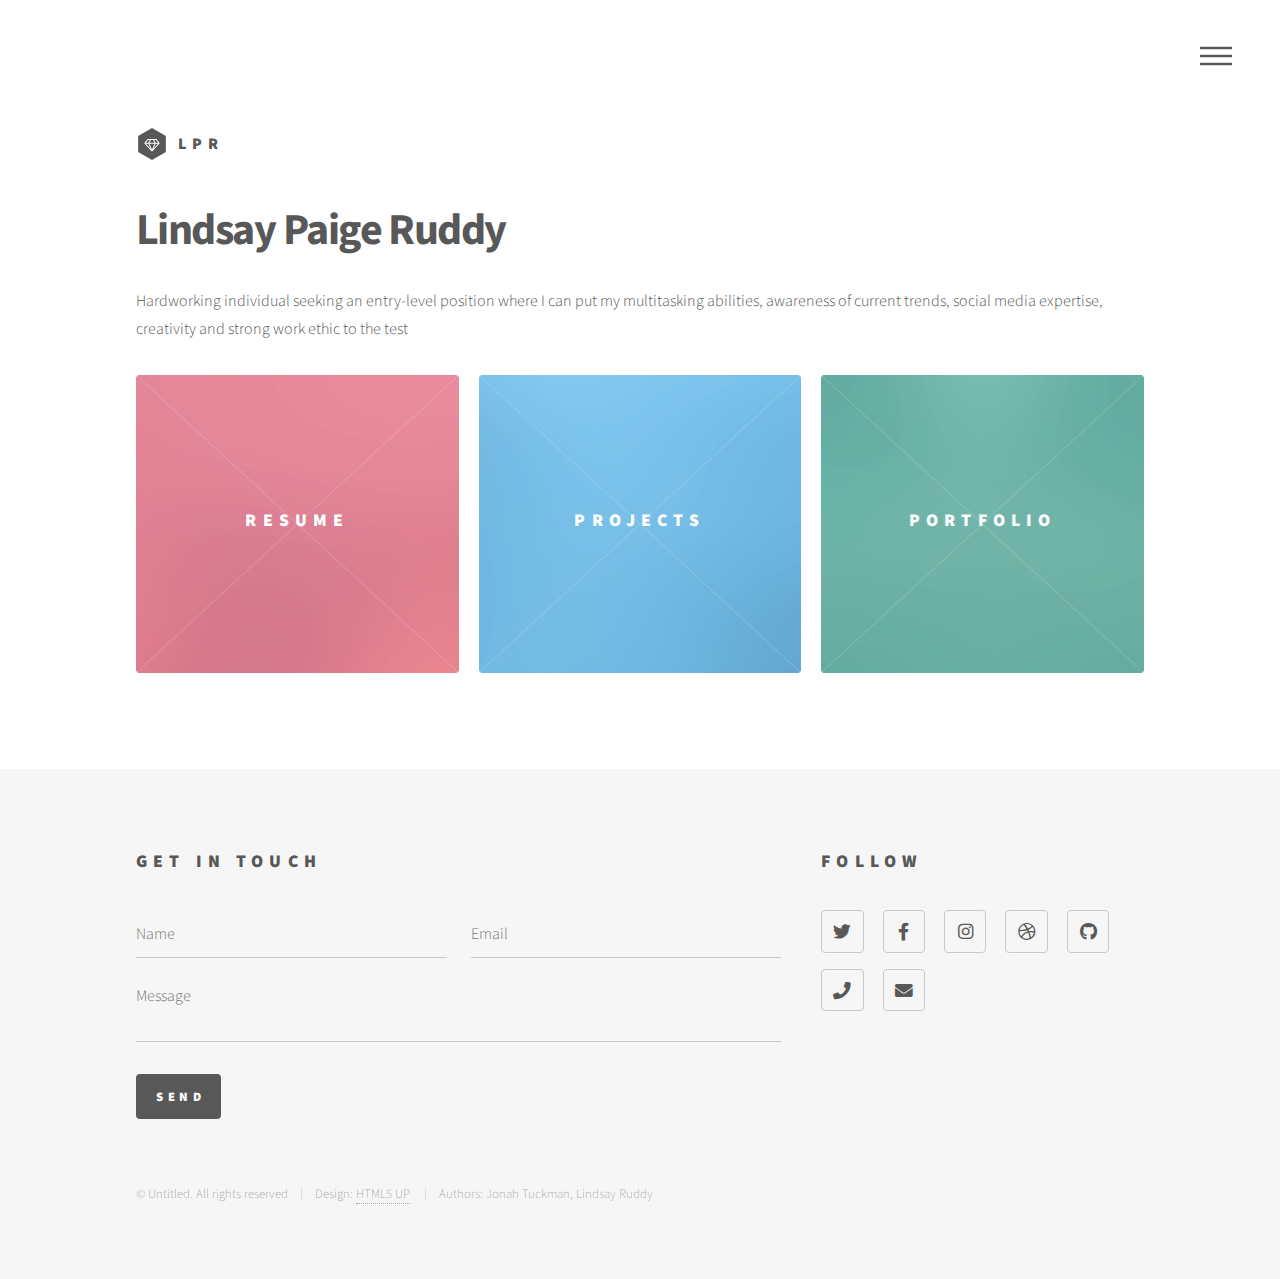
==== commit 67d2962f: "some stuff added" ====
--- a/index.html
+++ b/index.html
@@ -15,16 +15,16 @@
 	<body class="is-preload">
 		<!-- Wrapper -->
 			<div id="wrapper">
+				<!---<span class="image main"><img src="images/Profile_Picture.jpg" width = "200" height = "600" alt="" /></span> -->
+
 
 				<!-- Header -->
 					<header id="header">
 						<div class="inner">
-
 							<!-- Logo -->
 								<a href="index.html" class="logo">
 									<span class="symbol"><img src="images/logo.svg" alt="" /></span><span class="title">LPR</span>
 								</a>
-
 							<!-- Nav -->
 								<nav>
 									<ul>
@@ -42,7 +42,7 @@
 							<li><a href="index.html">Home</a></li>
 							<li><a href="Resume.pdf">Resume</a></li>
 							<li><a href="projects.html">Projects</a></li>
-							<li><a href="IndWork.html">Independent Work</a></li>
+							<li><a href="IndWork.html">Portfolio</a></li>
 							<li><a href="#footer">Contact</a></li>
 						</ul>
 					</nav>
@@ -83,8 +83,8 @@
 									<span class="image">
 										<img src="images/pic03.jpg" alt="" />
 									</span>
-									<a href="projects.html">
-										<h2>Independent Works</h2>
+									<a href="IndWork.html">
+										<h2>Portfolio</h2>
 										<div class="content">
 											<p>Independent Photogrophy Portfolio</p>
 										</div>
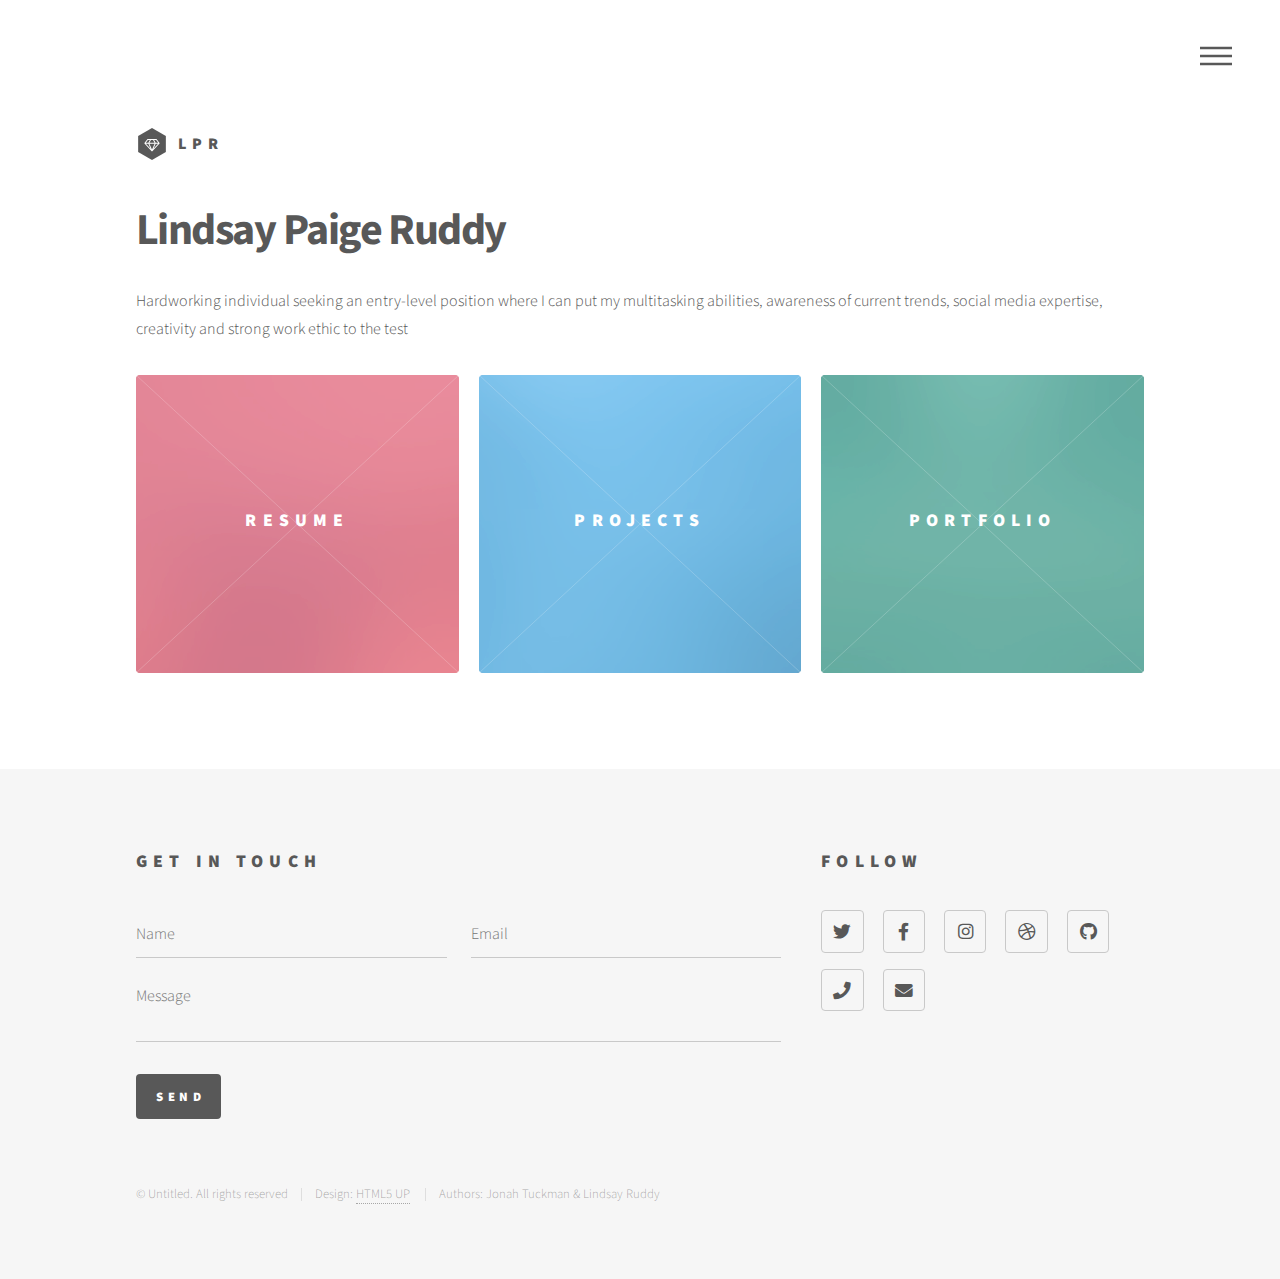
==== commit 03388acf: "Files for project" ====
--- a/index.html
+++ b/index.html
@@ -64,7 +64,7 @@
 									<a href="images/Resume.pdf">
 										<h2>Resume</h2>
 										<div class="content">
-											<p>My most up to date resume which spells out my expertise and experience</p>
+											<p>My Most Up To Date Resume</p>
 										</div>
 									</a>
 								</article>
@@ -75,7 +75,7 @@
 									<a href="projects.html">
 										<h2>Projects</h2>
 										<div class="content">
-											<p> Projects that I have worked on </p>
+											<p> Projects That I Have Worked On </p>
 										</div>
 									</a>
 								</article>
@@ -100,7 +100,7 @@
 						<div class="inner">
 							<section>
 								<h2>Get in touch</h2>
-								<form method="post" action="#">
+								<form method="post" action="https://formspree.io/lindsaypruddy@gmail.com">
 									<div class="fields">
 										<div class="field half">
 											<input type="text" name="name" id="name" placeholder="Name" />
@@ -131,7 +131,7 @@
 							</section>
 							<ul class="copyright">
 								<li>&copy; Untitled. All rights reserved</li><li>Design: <a href="http://html5up.net">HTML5 UP</a></li>
-								<li> Authors: Jonah Tuckman, Lindsay Ruddy </li>
+								<li> Authors: Jonah Tuckman & Lindsay Ruddy </li>
 							</ul>
 						</div>
 					</footer>
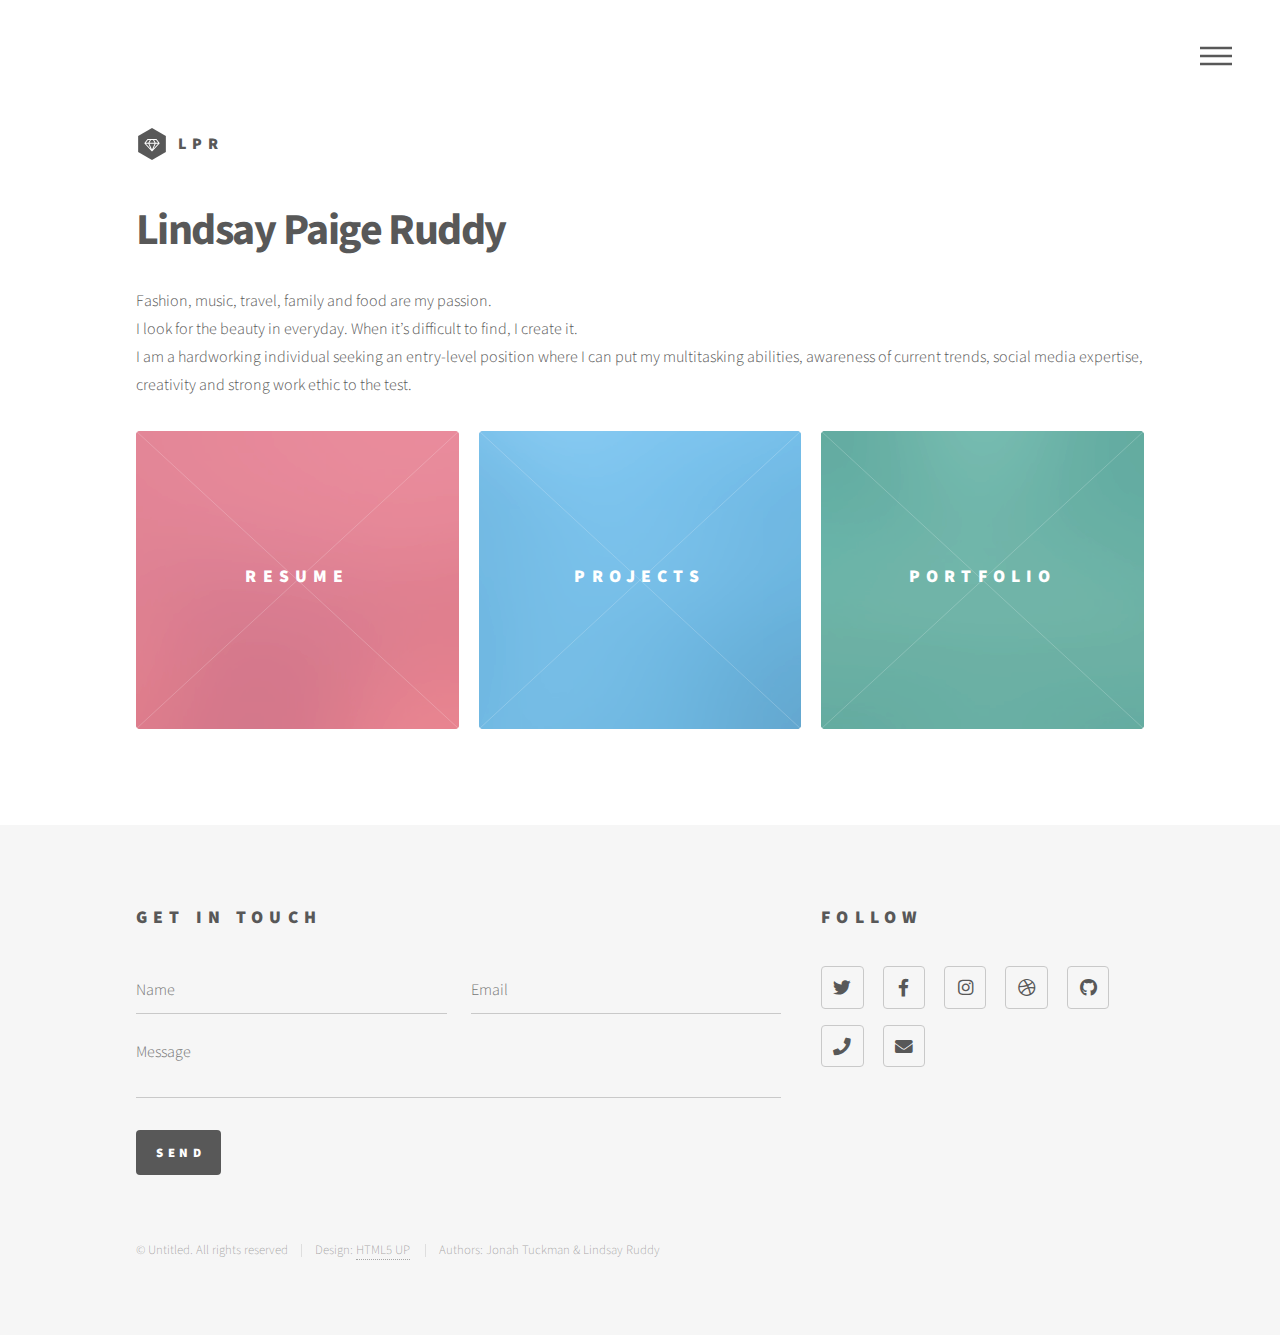
==== commit d82c0c9b: "new opening" ====
--- a/index.html
+++ b/index.html
@@ -52,9 +52,13 @@
 						<div class="inner">
 							<header>
 								<h1>Lindsay Paige Ruddy</h1>
-								<p>Hardworking individual seeking an entry-level position where I can
-								put my multitasking abilities, awareness of current trends, social media expertise,
-							creativity and strong work ethic to the test</p>
+								<p> Fashion, music, travel, family and food are my passion.
+																<br>
+										I look for the beauty in everyday. When it’s difficult to find, I create it.
+																<br>
+										I am a hardworking individual seeking an entry-level position where I can put my multitasking abilities, awareness of current trends, social media expertise, creativity and strong work ethic to the test.
+
+												</p>
 							</header>
 							<section class="tiles">
 								<article class="style1">
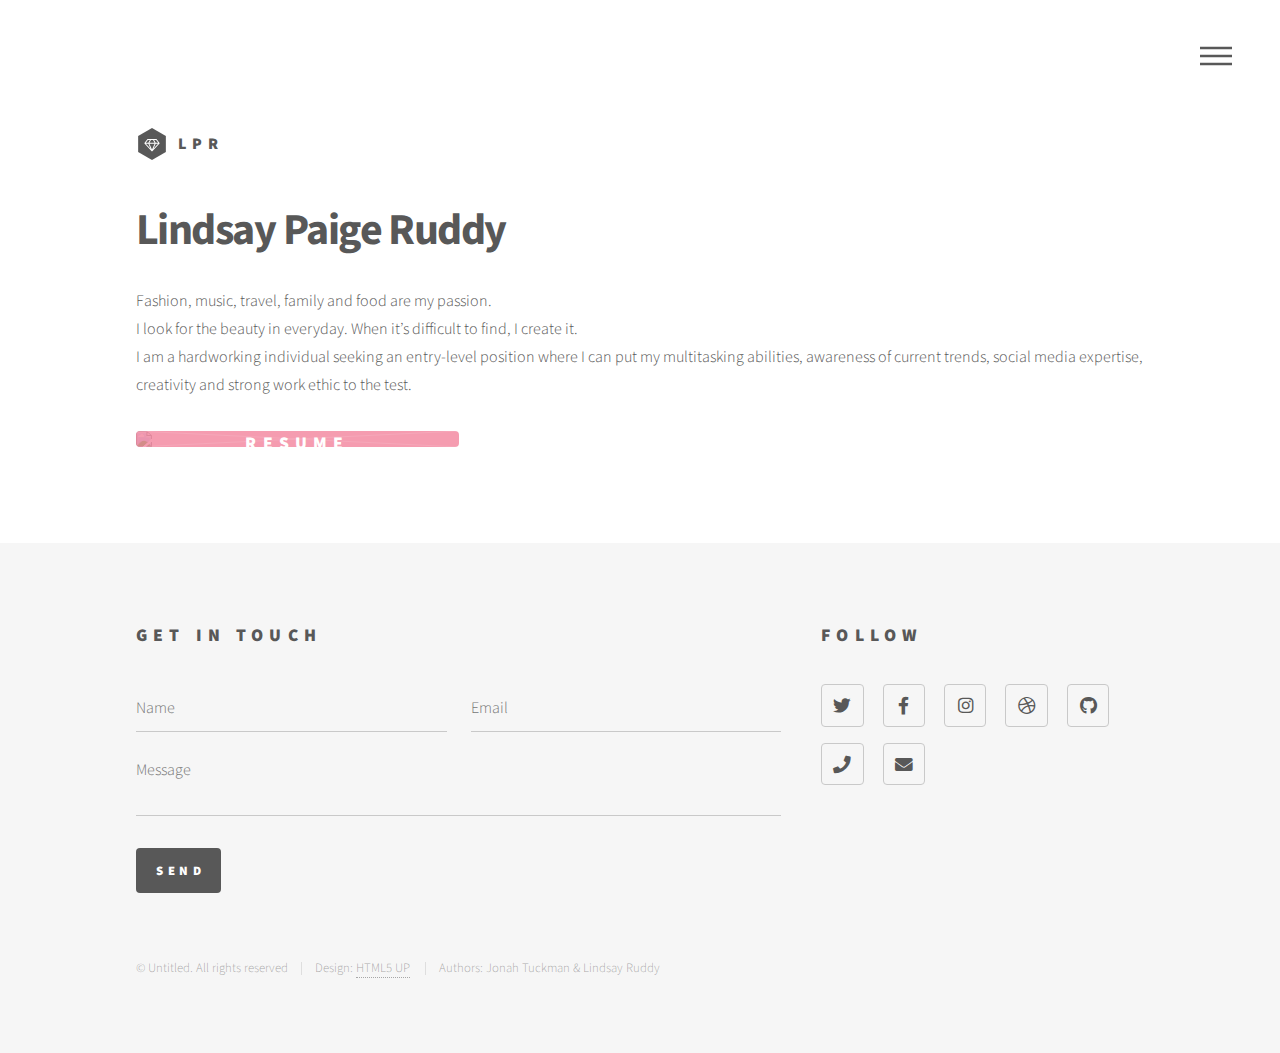
==== commit 7c10e711: "Added images as button holders" ====
--- a/index.html
+++ b/index.html
@@ -63,7 +63,7 @@
 							<section class="tiles">
 								<article class="style1">
 									<span class="image">
-										<img src="images/pic01.jpg"/>
+										<img src="images/Grass.JPG"/>
 									</span>
 									<a href="images/Resume.pdf">
 										<h2>Resume</h2>
@@ -74,7 +74,7 @@
 								</article>
 								<article class="style2">
 									<span class="image">
-										<img src="images/pic02.jpg" alt="" />
+										<img src="images/Sky.JPG" alt="" />
 									</span>
 									<a href="projects.html">
 										<h2>Projects</h2>
@@ -85,7 +85,7 @@
 								</article>
 								<article class="style3">
 									<span class="image">
-										<img src="images/pic03.jpg" alt="" />
+										<img src="images/Rocks.JPG" alt="" />
 									</span>
 									<a href="IndWork.html">
 										<h2>Portfolio</h2>
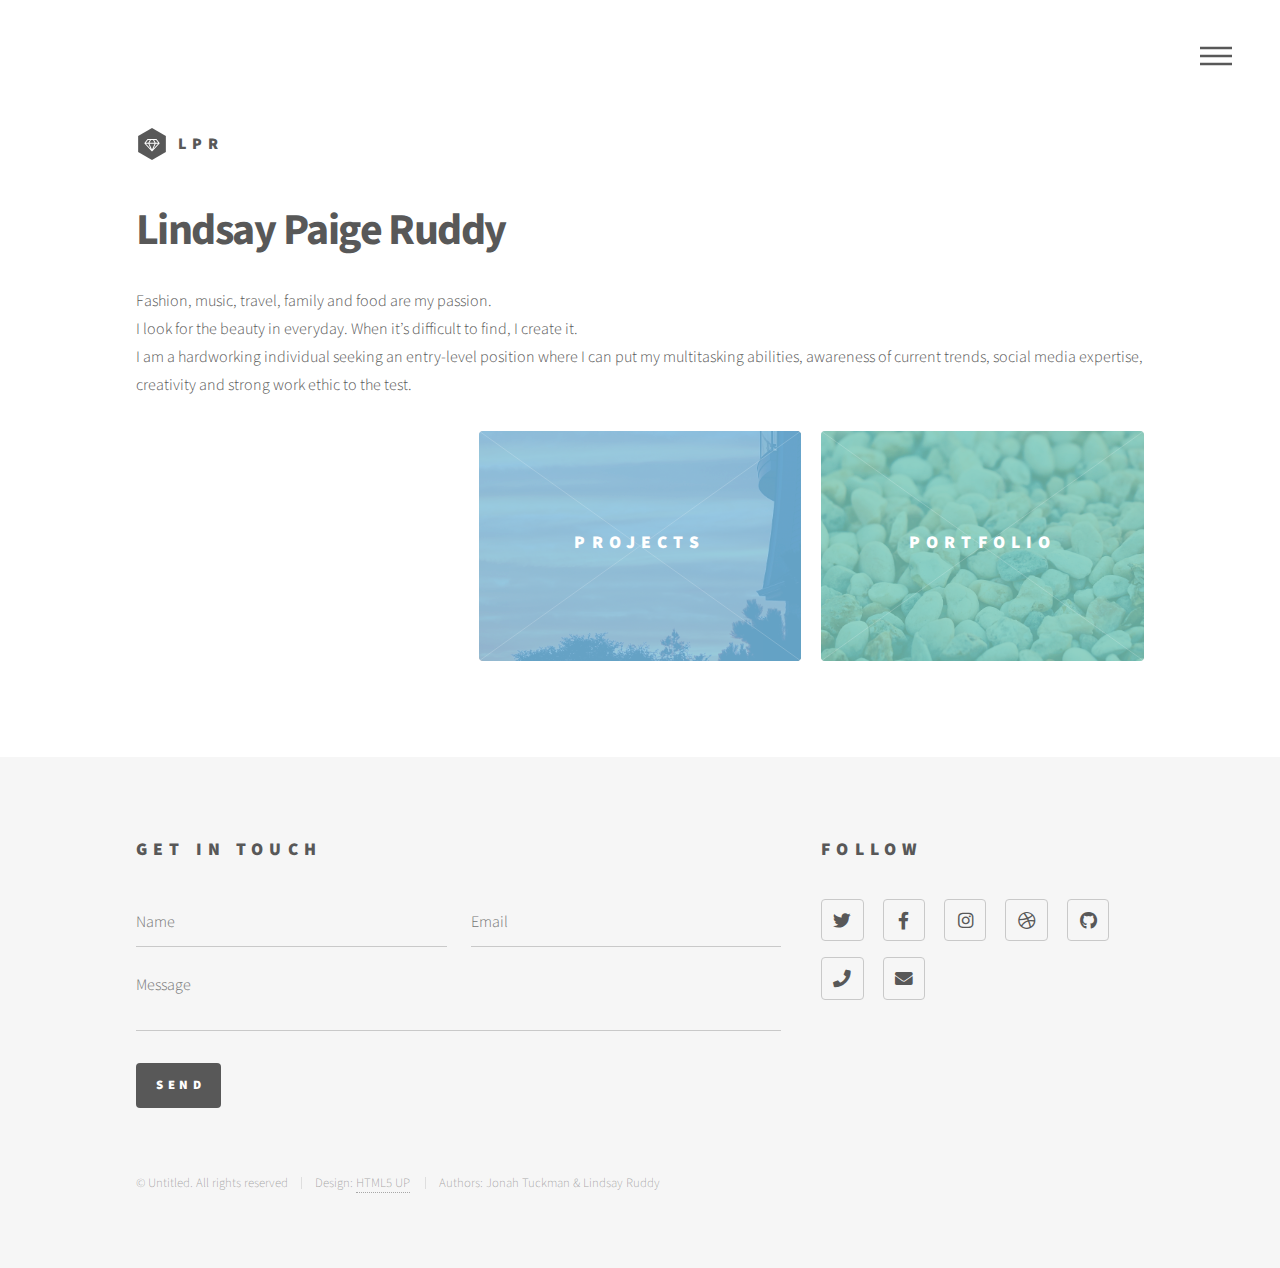
==== commit 751eb721: "resized" ====
--- a/index.html
+++ b/index.html
@@ -63,7 +63,7 @@
 							<section class="tiles">
 								<article class="style1">
 									<span class="image">
-										<img src="images/Grass.JPG"/>
+										<img src="images/Grass.jpeg" width = 100% alt = ""/>
 									</span>
 									<a href="images/Resume.pdf">
 										<h2>Resume</h2>
@@ -74,7 +74,7 @@
 								</article>
 								<article class="style2">
 									<span class="image">
-										<img src="images/Sky.JPG" alt="" />
+										<img src="images/Sky.jpeg" width = 100% alt="" />
 									</span>
 									<a href="projects.html">
 										<h2>Projects</h2>
@@ -85,7 +85,7 @@
 								</article>
 								<article class="style3">
 									<span class="image">
-										<img src="images/Rocks.JPG" alt="" />
+										<img src="images/Rocks.jpeg" width = 100% alt="" />
 									</span>
 									<a href="IndWork.html">
 										<h2>Portfolio</h2>
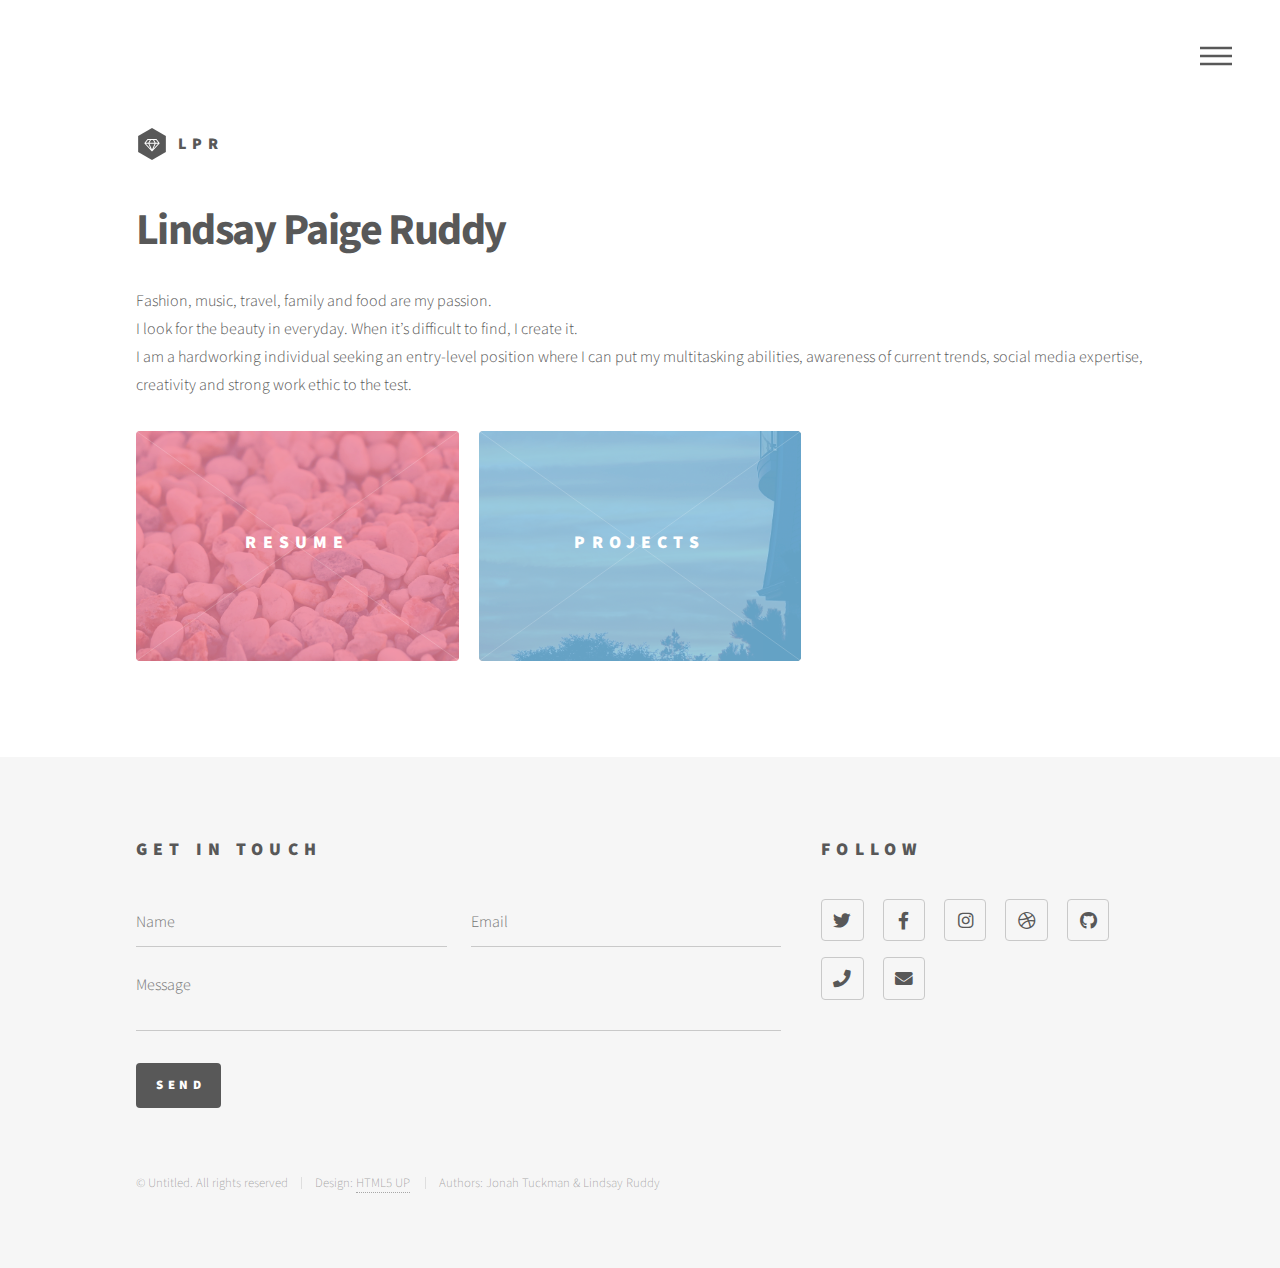
==== commit 6164e811: "changed order" ====
--- a/index.html
+++ b/index.html
@@ -63,7 +63,7 @@
 							<section class="tiles">
 								<article class="style1">
 									<span class="image">
-										<img src="images/Grass.jpeg" width = 100% alt = ""/>
+										<img src="images/Rocks.jpeg" width = 100% alt = ""/>
 									</span>
 									<a href="images/Resume.pdf">
 										<h2>Resume</h2>
@@ -85,7 +85,7 @@
 								</article>
 								<article class="style3">
 									<span class="image">
-										<img src="images/Rocks.jpeg" width = 100% alt="" />
+										<img src="images/Grass.jpeg" width = 100% alt="" />
 									</span>
 									<a href="IndWork.html">
 										<h2>Portfolio</h2>
